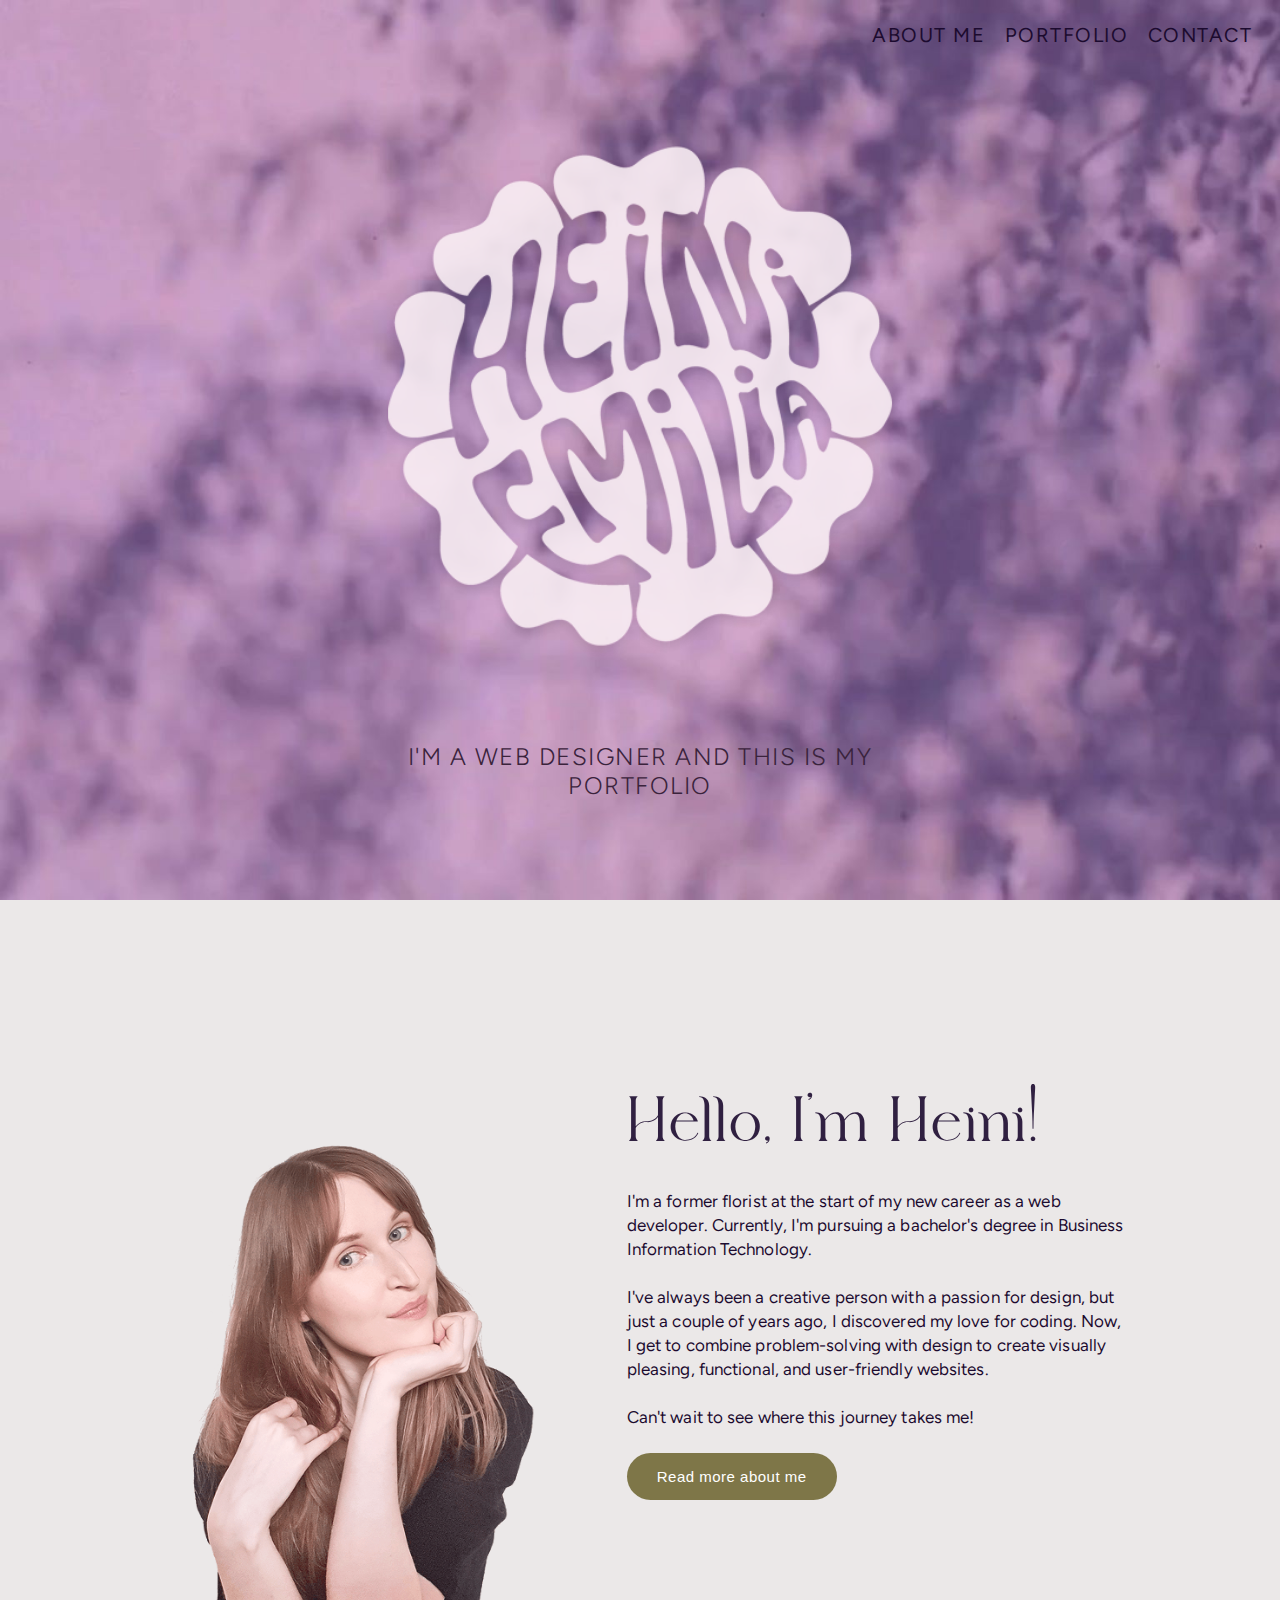
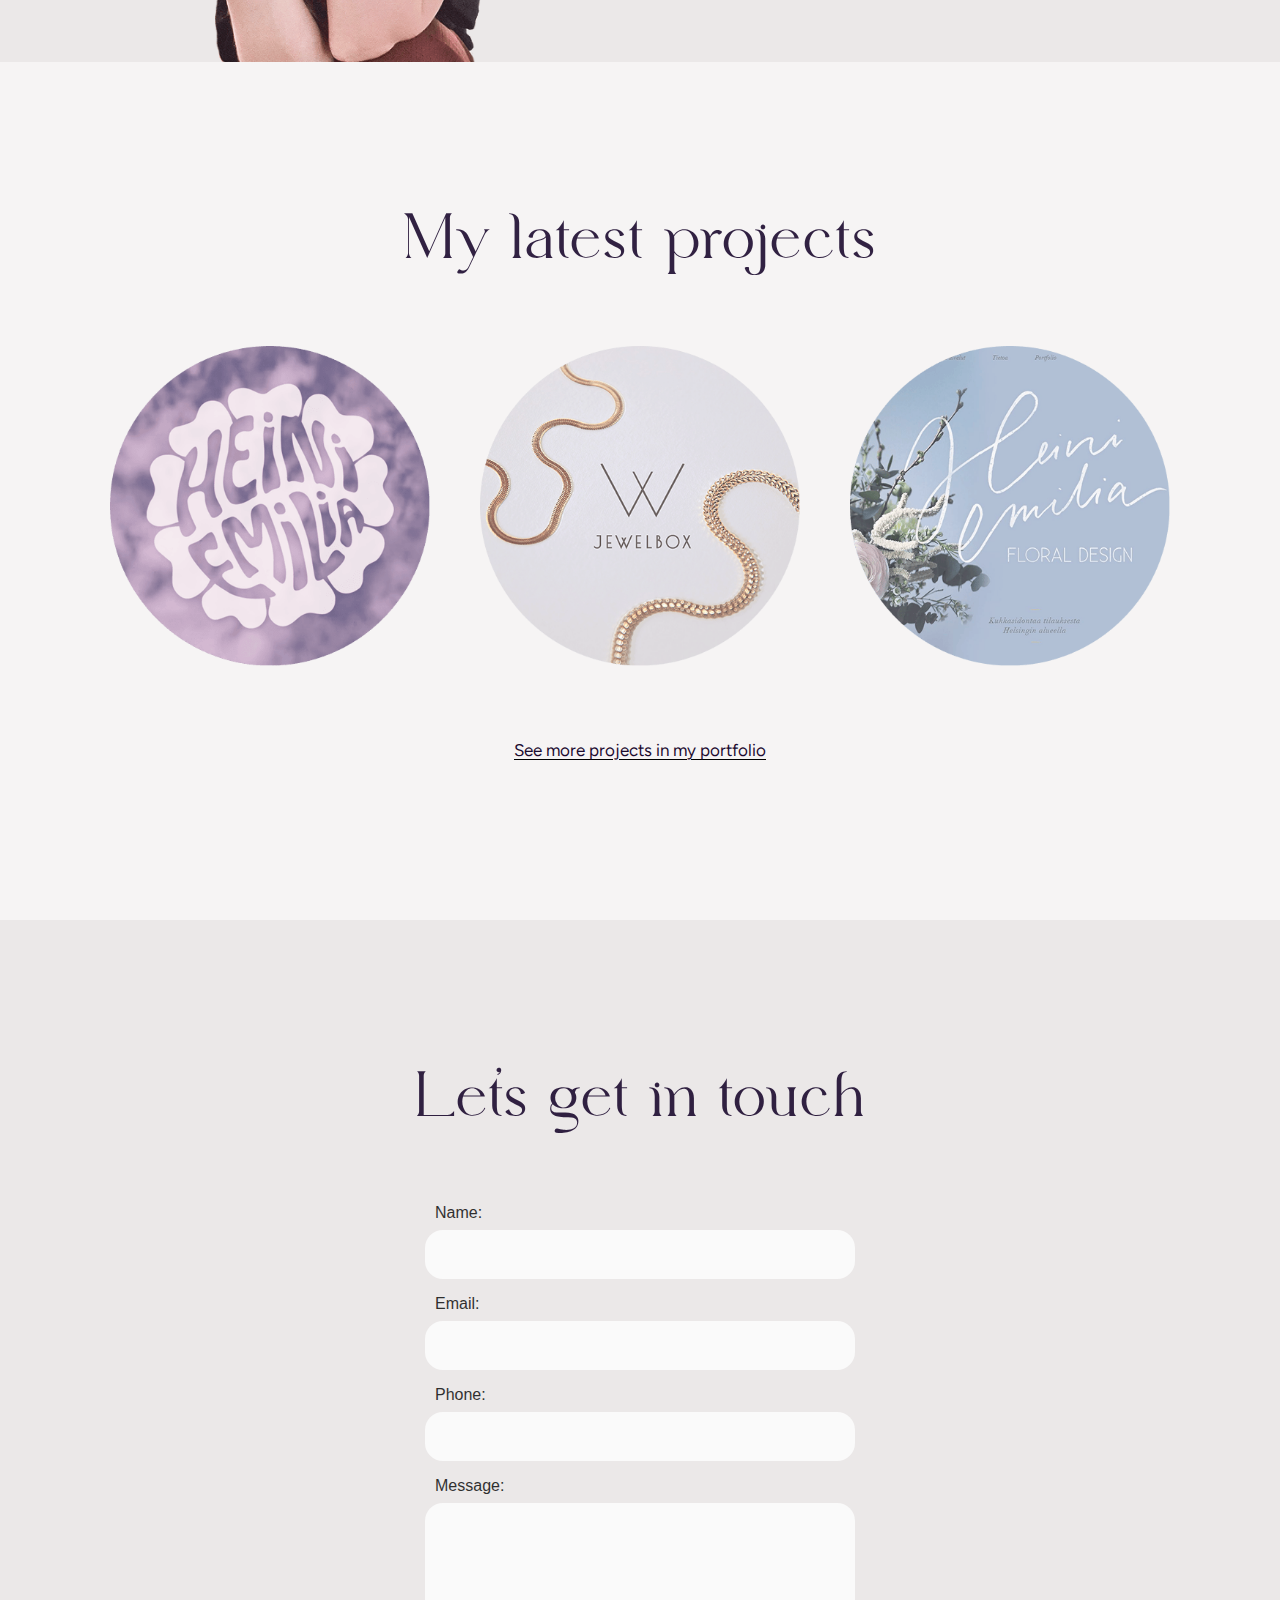
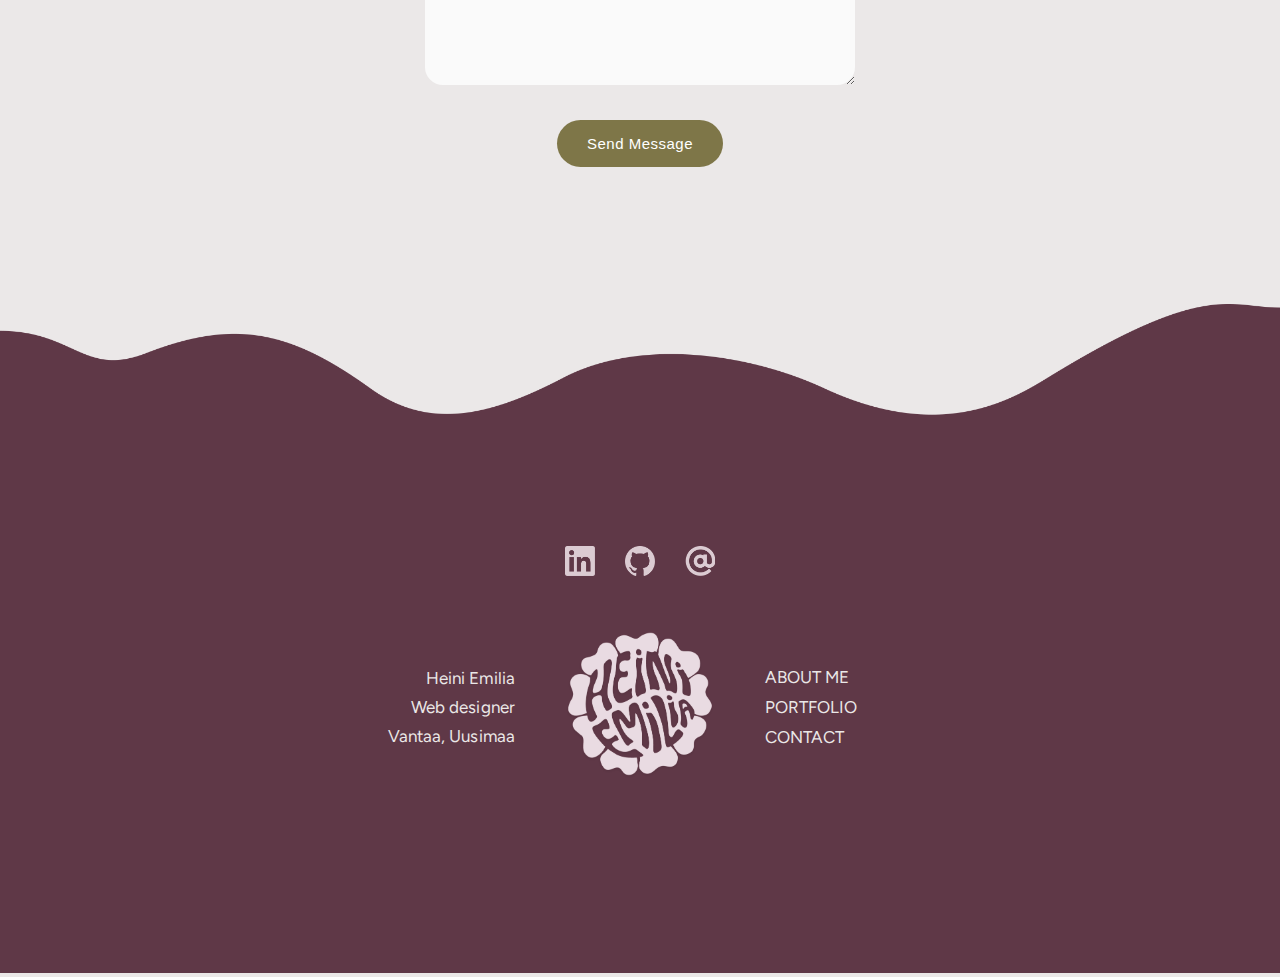
==== index.html @ 91fa6ee9 "-" ====
<!DOCTYPE html>
<html lang="en">
<head>
    <meta charset="utf-8">
    <meta name="viewport" content="width=device-width, initial-scale=1.0">
    <link rel="stylesheet" href="css/styles.css">
    <link rel="preconnect" href="https://fonts.googleapis.com">
    <link rel="preconnect" href="https://fonts.gstatic.com" crossorigin>
    <link href="https://fonts.googleapis.com/css2?family=Figtree:ital,wght@0,300..900;1,300..900&display=swap" rel="stylesheet">
    <title>Heini Emilia - Portfolio</title>
    <link rel="icon" type="image/x-icon" href="/graphics/favicon.png">
</head>
<body>
 
  <main>

    <!---Navigation---->
      <div class="desktop-navigation">
          <div class="navigation index">
              <nav id="navbar">
                  <a href="aboutme.html">about me</a>
                  <a href="portfolio.html">portfolio</a>
                  <a href="index.html#contact">contact</a>
              </nav>
          </div>
      </div>
      <div class="mobile-navigation">
          <nav id="mobile-navigation">
              <div id="menuToggle">
                <input type="checkbox" id="menuCheckbox" aria-label="Menu">
                <span></span>
                <span></span>
                <span></span>
                
                <ul id="menu">
                  <li>
                    <a href="index.html">Home</a>
                  </li>
                  <li>
                    <a href="aboutme.html">About me</a>
                  </li>
                  <li>
                    <a href="portfolio.html">Portfolio</a>
                  </li>
                  <li>
                    <a href="#contact">Contact</a>
                  </li>
                </ul>
              </div>
            </nav>
      </div>
    <!---Navigation---->

    <section id="hero">
      <div class="hero-video-container">
          <video id="hero-video" autoplay muted loop>
          <source src="graphics/hero-video.mp4" type="video/mp4">
          </video>
      </div>

      <div class="hero-content">
              <a href="index.html"><img id="hero-logo" class="fade-in" src="graphics/heini-emilia-logo.png" alt="Heini Emilia"></a>
              <h1 id="hero-text" class="fade-in">I'm a web designer and this is my portfolio</h1>
      </div>
    </section>

    <section id="introduction">
        <div class="introduction-container">
            <img id="introduction-img" src="graphics/introduction-img-no-background.png" alt="Kuva minusta">
            <div class="introduction-text">
                <h2>Hello, I'm Heini!</h2>
                <p>
                  I'm a former florist at the start of my new career as a web developer.
                  Currently, I'm pursuing a bachelor's degree in Business Information Technology. 
                  <br><br>
                  I've always been a creative person with a passion for design, but just a couple of years ago, 
                  I discovered my love for coding. Now, I get to combine problem-solving with design to create 
                  visually pleasing, functional, and user-friendly websites.
                  <br><br>
                  Can't wait to see where this journey takes me! 
                  <br><br>
                </p>
                <a href="aboutme.html">
                  <button class="button" type="button">Read more about me</button>
                </a>
            </div>
        </div>
    </section>

  <section id="recent-projects">
    <h2>My latest projects</h2>
    <div class="recent-projects-container">

      <div class="project">
        <a ><img class="project-img" src="graphics/project-img-portfolio.png" alt="Portfolio website"></a>
        <div class="coming-text jewelbox">
          <a href="portfoliosite.html">
            <h3>Portfolio site</h3>
            <p>Website to showcase <br>my projects <br><br>
            Technologies:<br>VS Code, Figma <br> HTML, CSS</p>
          </a>
        </div>
      </div>

      <div class="project">
        <a href="jewelbox.html"><img class="project-img" src="graphics/project-img-jewelbox.png" alt="Jewelbox webshop"></a>
        <div class="coming-text jewelbox">
          <a href="jewelbox.html">
            <h3>Jewelbox</h3>
            <p>Webshop development<br> for a jewellery brand <br><br>
            Technologies:<br> Shopify, Figma, <br> HTML, 
             CSS </p>
          </a>
        </div>
      </div>

      <div class="project">
        <a><img class="project-img" src="graphics/project-img-florist.png" alt="Florist website"></a>
        <div class="coming-text jewelbox">
          <a href="florist.html">
            <h3>Heini Emilia <br>Flowers</h3>
            <p>Website for my <br> floristry business <br><br>
            Technologies:<br> Wix</p>
          </a>
        </div>
      </div>
     
    </div>
    <div class="recent-projects-see-more">
    <a href="portfolio.html">See more projects in my portfolio</a>
    </div>
  </section>

  <section id="contact">
      <h2>Let's get in touch</h2>

        <div class="contact-form-container">
          <form id="contact-form"  
          action="https://formspree.io/f/xblgavdv"
          method="POST">
              <div class="form-group">
                  <label for="name">Name:</label>
                  <input type="text" id="name" name="name" required>
              </div>
              <div class="form-group">
                  <label for="email">Email:</label>
                  <input type="email" id="email" name="email" required>
              </div>
              <div class="form-group">
                  <label for="phone">Phone:</label>
                  <input type="tel" id="phone" name="phone">
              </div>
              <div class="form-group">
                  <label for="message">Message:</label>
                  <textarea id="message" name="message" rows="8" required></textarea>
              </div>
              <button type="submit" class="button">
                Send Message
              </button>

              <p id="success-message" style="display:none; padding-top: 15px;">Thank you for your message!</p>

<script>
document.querySelector("form").addEventListener("submit", function(event) {
    event.preventDefault();
    var form = this;
    var formData = new FormData(form);

    fetch(form.action, {
        method: form.method,
        body: formData,
        headers: { 'Accept': 'application/json' }
    }).then(response => {
        if (response.ok) {
            document.getElementById("success-message").style.display = "block";
            form.reset();
        } else {
            alert("Sending failed. Please try again!");
        }
    }).catch(error => alert("Error: " + error));
});
</script>
          </form>
      </div>

<!---------- CONTACT FORM 
      <div class="contact1">
        <div class="container-contact1">
    
            <div class="wrap-input1 validate-input" data-validate = "Name is required">
              <input class="input1" type="text" name="name" placeholder="Name">
              <span class="shadow-input1"></span>
            </div>
    
            <div class="wrap-input1 validate-input" data-validate = "Valid email is required!">
              <input class="input1" type="text" name="email" placeholder="Email">
              <span class="shadow-input1"></span>
            </div>
    
            <div class="wrap-input1 validate-input" data-validate = "Subject is required">
              <input class="input1" type="text" name="subject" placeholder="Subject">
              <span class="shadow-input1"></span>
            </div>
    
            <div class="wrap-input1 validate-input" data-validate = "Message is required">
              <textarea class="input1" name="message" placeholder="Message"></textarea>
              <span class="shadow-input1"></span>
            </div>
    
            <div class="container-contact1-form-btn">
              <button class="contact1-form-btn">
                <span>
                  Send Email
                  <i class="fa fa-long-arrow-right" aria-hidden="true"></i>
                </span>
              </button>
            </div>
          </form>
        </div>
      </div>
CONTACT FORM ---------->
 

    </section>
  </main>

  <footer>
    <div class="footer-container">
      <img class="footer-background" src="graphics/footer-background.png" alt="Background image">
     
      <div class="footer-items">
        <div class="some-icons">
          <a href="https://www.linkedin.com/in/heini-karjalainen/"><img class="linkedin-icon" src="graphics/icon-linkedin.png" height="30" width="30" alt="LinkedIn"></a>
          <a href="https://github.com/heiniemilya"><img class="github-icon" src="graphics/icon-github.png" height="30" width="30" alt="GitHub"></a>
          <a href="mailto:heiniemilya@outlook.com"><img class="email-icon" src="graphics/icon-email.png" height="30" width="30" alt="Email"></a>
        </div>
        <div class="footer-items-container">
          <div class="footer-information">
            <p>Heini Emilia</p>
            <p>Web designer</p>
            <p>Vantaa, Uusimaa</p>
          </div>
          <div class="footer-logo">
            <a href="index.html"><img id="footer-logo" src="graphics/heini-emilia-logo.png" alt="Heini Emilia"></a>
          </div>
          <div class="footer-navigation">
            <a href="aboutme.html">about me</a>
            <a href="portfolio.html">portfolio</a>
            <a href="#contact">contact</a>
          </div>
        </div> 
      </div>
    </div>
  </footer>
</body>
</html>
---- css/styles.css ----
* {
    margin:0;
    padding:0;
    border: none;
}

@font-face {
    font-family: "Edensor";
	  src: url('../fonts/edensor-free.eot'); /* IE9 Compat Modes */
  	src: url('../fonts/edensor-free.eot') format('embedded-opentype'),
    url('../fonts/edensor-free.woff2') format('woff2'), /* Super Modern Browsers */
    url('../fonts/edensor-free.woff') format('woff'), /* Pretty Modern Browsers */
    url('../fonts/edensor-free.ttf')  format('truetype'), /* Safari, Android, iOS */
    url('../fonts/edensor-free.svg') format('svg'); /* Legacy iOS */
	}

body {
  background-color: #EBE8E8;
  overflow-x: hidden;
  width: 100vw;
  height: 100vh;
  font-family:Trebuchet MS, sans-serif;
}

h1 {
  font-size: 24px;
  font-family: "Figtree", sans-serif;
  text-transform: uppercase;
  letter-spacing: 1.5px;
  color: #3a233c;
  font-weight: 100;
  padding-left: 20px;
  padding-right: 20px;
}

h2 {
  font-family: "Edensor", Fallback, sans-serif;
  font-weight: normal;
  font-size: 64px;
  letter-spacing: 2px;
  color: #1C0B2F;
  opacity: 0.9;
  padding-bottom: 70px;
  padding-left: 30px;
  padding-right: 30px;
}

h3 {
  font-size: 18px;
  font-family: "Figtree", sans-serif;
  text-transform: uppercase;
  letter-spacing: 1.5px;
  color: #1C0B2F;
  padding-bottom: 10px;
  padding-left: 20px;
  padding-right: 20px;
}

p , li{
  font-family: "Figtree", sans-serif;
  font-size: 17px;
  font-weight: normal;
  color: #1C0B2F;
  letter-spacing: 0.1px;
  line-height: 24px;
}

li{
  padding-left: 5px;
}

ul{
  padding-top: 10px;
  padding-left: 20px;
}

a {
  font-family: "Figtree", sans-serif;
  font-size: 17px;
  font-weight: normal;
  color: #1c0b2f;
  text-decoration: none;
  word-break: break-all;
  overflow-wrap: break-word;
} 

/*////////////////// NAVIGATION ////////////////////*/ 

/* mobile menu */

#menuToggle {
  display: block;
  position: fixed;
  top: 30px;
  right: 30px;
  left: auto;
  z-index: 99;
  -webkit-user-select: none;
  user-select: none;
}

#menuToggle a {
  font-size: 20px;
  text-decoration: none;
  color: #EBE8E8;
  transition: color 0.3s ease;
  font-weight: 500;
}

#menuToggle a:hover {
  opacity: 0.5;
}

#menuToggle input {
  display: block;
  width: 40px;
  height: 32px;
  position: absolute;
  top: -7px;
  left: -3px;
  cursor: pointer;
  opacity: 0; /* hide the checkbox*/
  z-index: 999; /* and place it over the hamburger */
  -webkit-touch-callout: none;
}

#menuToggle span {
  display: block;
  width: 33px;
  height: 4px;
  margin-bottom: 5px;
  position: relative;
  background-color: #1c0b2f;
  opacity: 0.9;
  border-radius: 3px;
  z-index: 1;
  
  transform-origin: 4px 0px;
  transition: transform 0.5s cubic-bezier(0.77,0.2,0.05,1.0),
              background-color 0.5s cubic-bezier(0.77,0.2,0.05,1.0),
              opacity 0.55s ease;
}

#menuToggle span:first-child {
  transform-origin: 0% 0%;
}

#menuToggle span:nth-last-child(2) {
  transform-origin: 0% 100%;
}

/* Transform hamburger into a crossmark */
#menuToggle input:checked ~ span {
  opacity: 1;
  transform: rotate(45deg) translate(-2px, -1px);
  background-color: #EBE8E8;
}

#menuToggle input:checked ~ span:nth-last-child(3) {
  opacity: 0;
  transform: rotate(0deg) scale(0.2, 0.2);
}

#menuToggle input:checked ~ span:nth-last-child(2) {
  transform: rotate(-45deg) translate(0, -1px);
}
/* Transform hamburger into a crossmark */

#menu {
  position: absolute;
  top: 0;
  right: 0;
  left: auto;
  max-width: 220px;
  width: 100vw;
  max-height: 100vh;
  margin: -50px -50px 0 0;
  padding: 50px 50px 70px 50px;
  padding-top: 100px;
  box-sizing: border-box;
  overflow-y: auto;
  background-color: #5F3848;
  opacity: 0.95;
  border-radius: 0 0 0 100px;
  list-style-type: none;
  -webkit-font-smoothing: antialiased; /* to stop flickering of text in safari */
  
  transform-origin: 0% 0%;
  transform: translate(100%, 0);
  
  transition: transform 0.5s cubic-bezier(0.77,0.2,0.05,1.0);
}

#menu li {
  padding: 10px 0;
  font-size: 28px !important;
  text-align: right;
  text-transform: uppercase;
}

#menu li label {
  cursor: pointer;
}

/* sliding in from the left */
#menuToggle input:checked ~ ul {
  transform: none;
}

/* mobile menu */

#navigation {
  position: absolute;
  top: 0;
  display: flex;
  width: 99vw;
  height: 70px;
  justify-content: space-between;
  align-items: center;
}

.navigation-logo {
  margin-top: 40px;
  margin-left: 30px;
  height: 80px;
  width: 80px;
  transition: transform .5s;
  opacity: 0.9;
  filter: brightness(0) saturate(100%) invert(6%) sepia(28%) saturate(5050%) hue-rotate(253deg) brightness(95%) contrast(101%);
}

.navigation-logo:hover {
  transform: scale(1.05);
}

.desktop-navigation {
    z-index: 9;
    position: relative;
    top:0;
    width: 99vw;
    height: 70px;
    display: flex;
    justify-content: flex-end;
    align-items: center;
}  
  
#navbar a {    
    margin-right:15px;
    margin-top: 5px;
    text-decoration: none;
    color: #1C0B2F;
    font-size: 20px;
    text-transform: uppercase;
    letter-spacing: 1.5px;
    border-bottom: 1px solid transparent;
}
  
#navbar a:hover {
    opacity: 50%;
  }

.index #navbar a:hover {
    color: #EBE8E8;
    opacity: 0.9;
  }

#current-page {
  opacity: 50% !important;
  }


/*////////////////// NAVIGATION ////////////////////*/

/*////////////////// HERO ////////////////////*/


#hero {
  position: relative; 
  width: 100vw;
  height: 100vh;
  min-height: 700px;
  margin-top: -70px;
}

.hero-video-container {
  top: 0;
  left: 0;
  position: absolute;
}

#hero-video {
  position: relative;
  object-fit: cover;
  width: 100vw;
  height: 100vh;
  min-height: 700px;
  background-image: url("../graphics/hero-video-still.jpg");
  background-size: cover;
  background-color: #b198b3;
}

.hero-content {
  position: relative;
  text-align: center;
  justify-content: center;
  align-items: center;
  height: 100vh;
  width: 100vw;
}

#hero-logo {
  position: absolute;
  top: 50%; 
  left: 50%;
  transform: translate(-50%, -50%) translateY(-100px); 
  width: 40vw;
  max-width: 600px;
  min-width: 150px; 
  opacity: 90%;
  transition: transform 0.5s;
}

#hero-logo:hover {
  opacity: 100%;
  transform: translate(-50%, -50%) translateY(-100px) scale(1.03);
}

#hero-text {
  position: absolute;
  bottom: 100px;
  z-index: 1;
  left: 50%;
  transform: translateX(-50%); 
  text-align: center;
  min-width: 250px;
}

/*////////////////// HERO ////////////////////*/

/*////////////////// INTRODUCTION ////////////////////*/

.introduction-container {
  position: relative;
  display: flex;
  align-items: end;
  justify-content: center;
}

.introduction-text {
  margin-top: 20vh;
  margin-bottom: 18vh;
  max-width: 500px;
  align-self: center;
  padding-right: 50px;
}
  
#introduction h2 {
  padding-left: 0px !important;
  padding-right: 0px !important;
  padding-bottom: 30px !important;
  }

#introduction-img{
  opacity: 97%;
  max-width: 650px;
  max-height: 650px;
}

.button {
  font-size: 15px;
  letter-spacing: 0.5px;
  background: #7e7648;
  color: #ffffff;
  padding: 15px 30px;
  border-radius: 50px;
  transition: transform .5s;
}

.button:hover {
  background: #6f683e;
  transform: scale(1.03);
}

/*////////////////// INTRODUCTION ////////////////////*/

/*////////////////// ABOUT ME ////////////////////*/

#aboutme h2 {
  padding-bottom: 30px !important;
}

.aboutme-container {
  position: relative;
  display: flex;
  align-items: end;
  justify-content: center;
  z-index: -1;
}

#aboutme-img {
  margin-top: 18vh;
  margin-bottom: 15vh;
  align-self: center;
  height: 450px;
  filter: sepia(7%) contrast(95%);
  padding-left: 50px;
}

.aboutme-text {
  margin-top: 18vh;
  margin-bottom: 15vh;
  align-self: center;
  max-width: 400px;
}

/*////////////////// ABOUT ME ////////////////////*/

/*////////////////// CV ////////////////////*/

#cv {
  padding-top: 13vh;
  padding-bottom: 10vh;
  background-color: #F6F4F4;
  text-align: center;
  align-content: center;
}
.cv-container {
  display: flex;
  justify-content: center;
  gap: 70px;
}

.cv-text {
  text-align: left;
  padding-bottom: 30px;
  max-width: 250px;
}

.cv-text h3 {
  padding-bottom: 20px ;
}

/*////////////////// CV ////////////////////*/

/*////////////////// TECHNOLOGY ////////////////////*/

#technology {
  padding-top: 13vh;
  padding-bottom: 13vh;
  background-color:#EBE8E8;
  align-content: center;
  text-align: center;
}

.technology h2 {
  padding-bottom: 50px;
}

.technology p {
  padding-bottom: 10px;
}

/*////////////////// TECHNOLOGY ////////////////////*/

/*////////////////// PROJECTS ////////////////////*/

#portfolio {
  margin-top: 18vh;
  margin-bottom: 15vh;
  position: relative;
  text-align: center;
  align-content: center;
  justify-content: center;
}

#portfolio h2 {
  padding-top: 70px;
}

.project-container-portfolio {
  display: grid;
  grid-template-columns: 1fr 1fr 1fr;;
  grid-template-rows: auto;
  max-width: fit-content;
  grid-gap: 50px;
  justify-content: center;
  margin: auto;
}

.coming {
opacity: 50% !important;
filter: grayscale(100%);
}

.coming-text {
  position: absolute;
  margin-top: -170px;
  opacity: 0%;
  width: 320px;
}

.coming-text h3, .coming-text p {
  color: #3a233c;
  font-size: 18px;
}

.jewelbox {
  margin-top: -240px;
}

.project {
  margin: auto;
  transition: transform .5s;

}

.project:hover {
  animation: fadeInOpacity 0.8s; 
  transform: scale(1.03);
  .coming-text{
    opacity: 100%;
  }

  .project-img {
    opacity: 50%;
    filter: brightness(0) saturate(100%) invert(35%) sepia(7%) saturate(4222%) hue-rotate(242deg) brightness(114%) contrast(68%);
    }
}

.project-img {
  position: relative;
  opacity: 90%;
  width: 320px;
  height: 320px;
}

/*/ RECENT PROJECTS /*/

#recent-projects {
  position: relative;
  padding-top: 15vh; 
  padding-bottom: 10vh; 
  text-align: center;
  width: 100vw; 
  background-color: #F6F4F4;
}

.recent-projects-see-more {
  padding: 70px 0px 70px 0px;
  text-decoration: underline;
  text-underline-offset: 3px;
}

.recent-projects-see-more a:hover {
  color: #a24fb5;;
  text-decoration: underline #ab8ecd;

}
  
.recent-projects-container {
  display: grid;
  grid-template-columns: 1fr 1fr 1fr;;
  grid-template-rows: auto;
  max-width: 1000px;
  grid-gap: 50px;
  justify-content: center;
  margin: auto;
}

/*////////////////// PROJECTS ////////////////////*/

/*////////////////// PROJECT INTRODUCTION ////////////////////*/

.project-introduction-container {
  z-index: -1;
  position: relative;
  display: flex;
  justify-content: center;
}

.project-introduction-text {
  margin-top: 18vh;
  margin-bottom: 7vh;
  align-self: center;
  max-width: 550px;
  text-align: center;
}

.project-introduction-text h2 {
  padding-bottom: 30px !important;
}
.project-introduction-text p {
  font-size: 20px ;
  line-height: 28px;
}

/*////////////////// PROJECT INTRODUCTION ////////////////////*/

/*////////////////// PROJECT IMAGES ////////////////////*/

.splide {
  margin: auto;
  max-width: 1100px;
  max-height: 750px;
}

.splide.mobile {
  margin: auto;
  max-width: 500px;
  max-height: 750px;
}

.splide__slide img {
  margin: auto;
  height: 700px;
  width: 525px;
  padding: 10px;
  object-fit: cover;
  border-radius: 100px;
}

.splide__arrow {
  margin-right: -40px;
  margin-left: -40px;
  background: none !important;
}
.splide__arrow svg {
  width: 50px !important;
  height: 50px !important;
}

.image {
  max-height: 700px;
  border-radius: 100px;

}

/*////////////////// PROJECT IMAGES ////////////////////*/

/*////////////////// ABOUT PROJECT ////////////////////*/

.about-project-container {
  position: relative;
  display: flex;
  justify-content: center;
}

.about-project-text {
  margin-top: 7vh;
  margin-bottom: 15vh;
  margin-left: 40px;
  max-width: 650px;
  text-align: left;
}

.about-project-text h3 {
  padding-top: 45px ;
  padding-bottom: 15px;
  margin-left: -60px;
}

.about-project-text a {
  text-decoration: underline;
  text-underline-offset: 3px;
}

.about-project-text a:hover {
  color: #a24fb5;
  text-decoration: underline #a24fb5;
}

.project-navigation {
  display: flex;
  justify-content: center;
  margin-bottom: 15vh;
  gap: 50px;
}


#link:hover {
  color: #a24fb5;
}

#no-link{
  opacity: 0.3;
}

.project-navigation button {
  background-color: #EBE8E8;
}

.previous-project svg{
 margin-top: -3px;
 padding-left: 5px;
}

.next-project svg {
  margin-bottom: -4px;
  padding-left: 5px;
}

.prev {
  transform: rotate(180deg);
}

.previous-project:hover #link svg,
.next-project:hover #link svg {
  fill: #a24fb5;
  transform: translateX(5px); /* Siirtää SVG:tä 5px oikealle */
  transition: transform 0.4s ease; /* Lisää sulavan animaation */
}

/*////////////////// ABOUT PROJECT ////////////////////*/

/*////////////////// CONTACT ////////////////////*/


.contact-form-container {
  padding: 20px;
  max-width: 430px;
  width: 100%;
  margin-left: auto;
  margin-right: auto;
}

.form-group {
  margin-bottom: 1rem;
}

label {
  text-align: left;
  display: block;
  margin-bottom: 0.5rem;
  margin-left: 10px;
  opacity: 0.8;
}

input, textarea {
  width: 100%;
  padding: 15px;
  background-color: #fafafa;
  border-radius: 18px;
  box-sizing: border-box;
  font-size: 1rem;
  font-family: figtree;
}

textarea {
  resize: vertical;
  margin-bottom: 15px;
}

input:focus, textarea:focus {
 box-shadow: 0 0 5px #792666;
 outline: 2px solid #8f6477;
 background-color: #ffffff;
}


input:is(:-webkit-autofill, :autofill){
  outline: 2px solid #8f6477;
}


#contact {
  text-align: center;
  position: relative;
  align-content: center;
  margin-top: 15vh;
  margin-bottom: 13vh;
}

#contact h2 {
  padding-bottom: 50px;
}


/*////////////////// CONTACT ////////////////////*/

/*////////////////// FOOTER ////////////////////*/

.footer-container {
  position: relative;
  min-height: 400px;
  max-height: 700px;

}
.footer-background {
  object-fit: cover;
  object-position: left top;
  width: 100vw;
  min-height: 400px;
  max-height: 700px;
}

.footer-items {
  width: 100vw;
  position: absolute;
  top: 50%;
  left: 50%;
  transform: translate(-50%, -50%);
}

.footer-items-container {
  margin: auto;
  padding-top: 50px;
  display: flex;
  align-items: center;
  justify-content: center;
}

.some-icons {
  opacity: 90%;
  display: flex;
  gap: 30px;
  justify-content: center;
}

.some-icons img {
  opacity: 90%;
  transition: transform .3s;
}

.some-icons img:hover {
  opacity: 100%;
  transform: scale(1.1); 
}

.footer-information {
  padding-right: 50px;
  width: 150px;
  display: flex;
  flex-direction: column;
  align-items: flex-end;
  gap: 5px;
}

.footer-information p {
  color: #EBE8E8;
}

.footer-navigation {
  padding-left: 50px;
  width: 150px;
  display: flex;
  flex-direction: column;
  align-items: flex-start;
  gap: 10px;
}

.footer-navigation a {
  color: #EBE8E8;
  text-transform: uppercase;
  text-decoration: none;
}

.footer-navigation a:hover {
  text-decoration: underline;
  text-underline-offset: 3px;
}

#footer-logo {
  opacity: 90%;
  height: 150px;
  width: 150px;
  transition: transform .5s;
}

#footer-logo:hover {
  opacity: 100%;
  transform: scale(1.05);
}

/*////////////////// FOOTER ////////////////////*/

/*////////////////// RESPONSIVITY ////////////////////*/

@media only screen and (max-width: 599px) {

  h1 {
    font-size: 20px;
  }
  h2 {
    font-size: 54px;  
  }
  h3, p, a {
    font-size: 16px;
  }

  #hero-logo {
    width: 80vw; 
    transform: translate(-50%, -50%) translateY(-20px) scale(1.03); 
  }
  #hero-logo:hover {
    transform: translate(-50%, -50%) translateY(-20px) scale(1.03);
  }

  #introduction-img {
    max-width: 90vw !important;
    height: auto;
  }

  /* portfolio projects vertically scale 85 */
  .project-container-portfolio {
    grid-template-columns: 1fr;
    transform: scale(0.85);
  }
  #potfolio {
    margin-bottom: 100px;
  }

  .project-container-portfolio {
    margin-top: -100px;
  }

  #portfolio h2 {
    padding-bottom: 0;
  }

  /* recent projects vertically scale 85 */
  .recent-projects-container {
    grid-template-columns: 1fr;
    transform: scale(0.85);
  }

  #recent-projects h2 {
    padding-bottom: 0;
  }

  .recent-projects-see-more {
    padding-top: 0;
  }

  /* img carousel visibility */
  #image-carousel-desktop {
    display: none;
  }

  .splide__slide img {
    height: 400px;
    width: 300px;
  }

  .splide.mobile {
    height: 450px ;
    width: 325px;
  }

  .splide__arrow {
    top: 97% !important;
    margin-right: 60px;
    margin-left: 60px;
    width: 1.5em !important;
  }

  .contact-form-container {
    max-width: 90vw;
  }
}

@media only screen and (min-width: 600px) {

  /* portfolio projects 2 scale 85 */
  .project-container-portfolio {
    grid-template-columns: 1fr 1fr;
    transform: scale(0.85);
  }

  #portfolio h2 {
    padding-bottom: 0;
  }

  /* img carousel visibility */
  #image-carousel-desktop {
    display: none;
  }

  .splide__slide img {
    height: 440px;
    width: 330px;
  }

  .splide.mobile {
    height: 490px ;
    width: 380px;
  }
  #hero-logo {
    width: 80vw;
    transform: translate(-50%, -50%) translateY(-30px) scale(1.03);
  }
  #hero-logo:hover {
    transform: translate(-50%, -50%) translateY(-30px) scale(1.03);
  }

 }

/* footer vertically */
@media only screen and (max-width: 649px) {

  .footer-container {
    min-height: 700px;
  }

  .footer-background {
    min-height: 700px;
  }

  .some-icons {
    padding-top: 100px;
  }

  .footer-items-container {
    flex-wrap: wrap;
    max-width: 250px;
    gap: 20px;
  }

  .footer-information {
    padding-right: 0px;
    align-items: center;
  }

  .footer-navigation {
    padding-left: 0;
    align-items: center;
  }
}

/* footer horizontally */
@media only screen and (min-width: 650px) {

  .footer-container {
    min-height: 500px;
  }

  .footer-background {
    min-height: 500px;
  }

  .some-icons {
    padding-top: 50px;
  }
}


@media only screen and (max-width: 800px) {

  .project-introduction-container {
    padding-left: 30px;
    padding-right: 30px;
  }

  .project-introduction-text {
    margin-bottom: 30px;
  }

  .about-project-container {
    padding-left: 30px;
    padding-right: 30px;
  }

  .about-project-text {
    margin-top: 30px;
  }
}

@media only screen and (min-width: 800px) {

  /* img carousel visibility */
  #image-carousel-desktop {
    display: none;
  }

  .splide__slide img {
    height: 640px;
    width: 480px;
  }

  .splide.mobile {
    height: 690px ;
    width: 520px;
  }

 /* portfolio projects 2 scale 100 */
 .project-container-portfolio {
   grid-template-columns: 1fr 1fr;
   transform: scale(1);
  }

  #portfolio h2 {
    padding-bottom: 70px;
  }

  #hero-logo {
    width: 60vw; 
    transform: translate(-50%, -50%) translateY(-40px) scale(1.03);
  }

  #hero-logo:hover {
    transform: translate(-50%, -50%) translateY(-40px) scale(1.03);
  }
}

@media only screen and (max-width: 949px) {
  #navbar {
    visibility: hidden;
  }

  #mobile-navigation {
    visibility: visible;
  }

  /* introduction vertically */
  .introduction-container {
    align-items: center;
    flex-wrap: wrap;
  }

  #introduction-img {
    max-width: 500px;
    max-height: 500px;
  }

  .introduction-text {
    margin-top: 50px;
    padding-left: 30px;
    padding-right: 30px;
    text-align: center;
    max-width: 600px;
  }

   /* recent projects vertically */
  .recent-projects-container {
    grid-template-columns: 1fr;
  }

  /* about me vertically */
  .aboutme-container {
    flex-wrap: wrap;
    flex-direction: column-reverse;
  }

  #aboutme-img {
    width: 70vw;
    max-width: 500px;
    height: auto;
    margin-bottom: 0;
    padding-left: 0;
  }

  .aboutme-text {
    max-width: 550px;
    margin-top: 0;
    margin-bottom: 50px;
    padding: 30px;
    text-align: center;
  }

  /* cv vertically */
  .cv-container {
    flex-wrap: wrap;
    padding-left: 30px;
    padding-right: 30px;
    gap: 60px;
  }

  .cv-text {
    text-align: center;
    padding-bottom: 0;
  }
}

@media only screen and (min-width: 950px) {

  /* img carousel visibility */
  #image-carousel-desktop {
    display: block;  
  }

  #image-carousel-mobile {
    display: none;
  }
  .splide__slide img {
    height: 640px;
    width: 480px;
  }
  .splide {
    height: 690px ;
    width: 1010px;
  }

  #navbar {
    visibility: visible;
  }

  #mobile-navigation {
    visibility: hidden;
  }

  /* recent projects scale 80 */
  .recent-projects-container {
    grid-template-columns: 1fr 1fr 1fr;;
    transform: scale(0.8);
  }

   /* portfolio projects scale 80*/
   .project-container-portfolio {
    grid-template-columns: 1fr 1fr 1fr;
    transform: scale(0.8);
 }

  #hero-logo {
    width: 40vw; 
    transform: translate(-50%, -50%) translateY(-50px) scale(1.03); 
  }
  #hero-logo:hover {
    transform: translate(-50%, -50%) translateY(-50px) scale(1.03);
  }
}

@media only screen and (min-width: 1000px) {

  /* portfolio projects scale 90 */
  .project-container-portfolio {
    transform: scale(0.9);
  }

   /* recent projects scale 90 */
  .recent-projects-container {
    grid-template-columns: 1fr 1fr 1fr;;
    transform: scale(0.9);
  }
}

@media only screen and (min-width: 1100px) {

  /* portfolio projects scale 100 */
  .project-container-portfolio {
    transform: scale(1);
  }

  /* recent projects scale 100 */
  .recent-projects-container {
    grid-template-columns: 1fr 1fr 1fr;;
    transform: scale(1);
  }
}
@media only screen and (min-width: 1200px) {
  .splide.desktop {
    height: 750px;
    width: 1100px;
  }
  .splide__slide img {
    height: 700px;
    width: 525px;
  }
}


/*////////////////// RESPONSIVITY ////////////////////*/


/*////////////////// FOOTER ////////////////////*/


/*/////////////// ANIMATIONS ////////////////*/

.fade-in {
	opacity: 1;
	animation-name: fadeIn;
	animation-iteration-count: 1;
	animation-timing-function: ease-in;
	animation-duration: 0.7s;
}

@keyframes fadeIn {
	0% {
		opacity: 0%;
	}
	100% {
		opacity: 90%;
	}
}

@keyframes fadeInOpacity {
	0% {
		opacity: 20%;
	}
	100% {
		opacity: 100%;
	}
}
/* transition: all 0.5s ease-out;*/

/*////////////// ANIMATIONS ////////////////*/
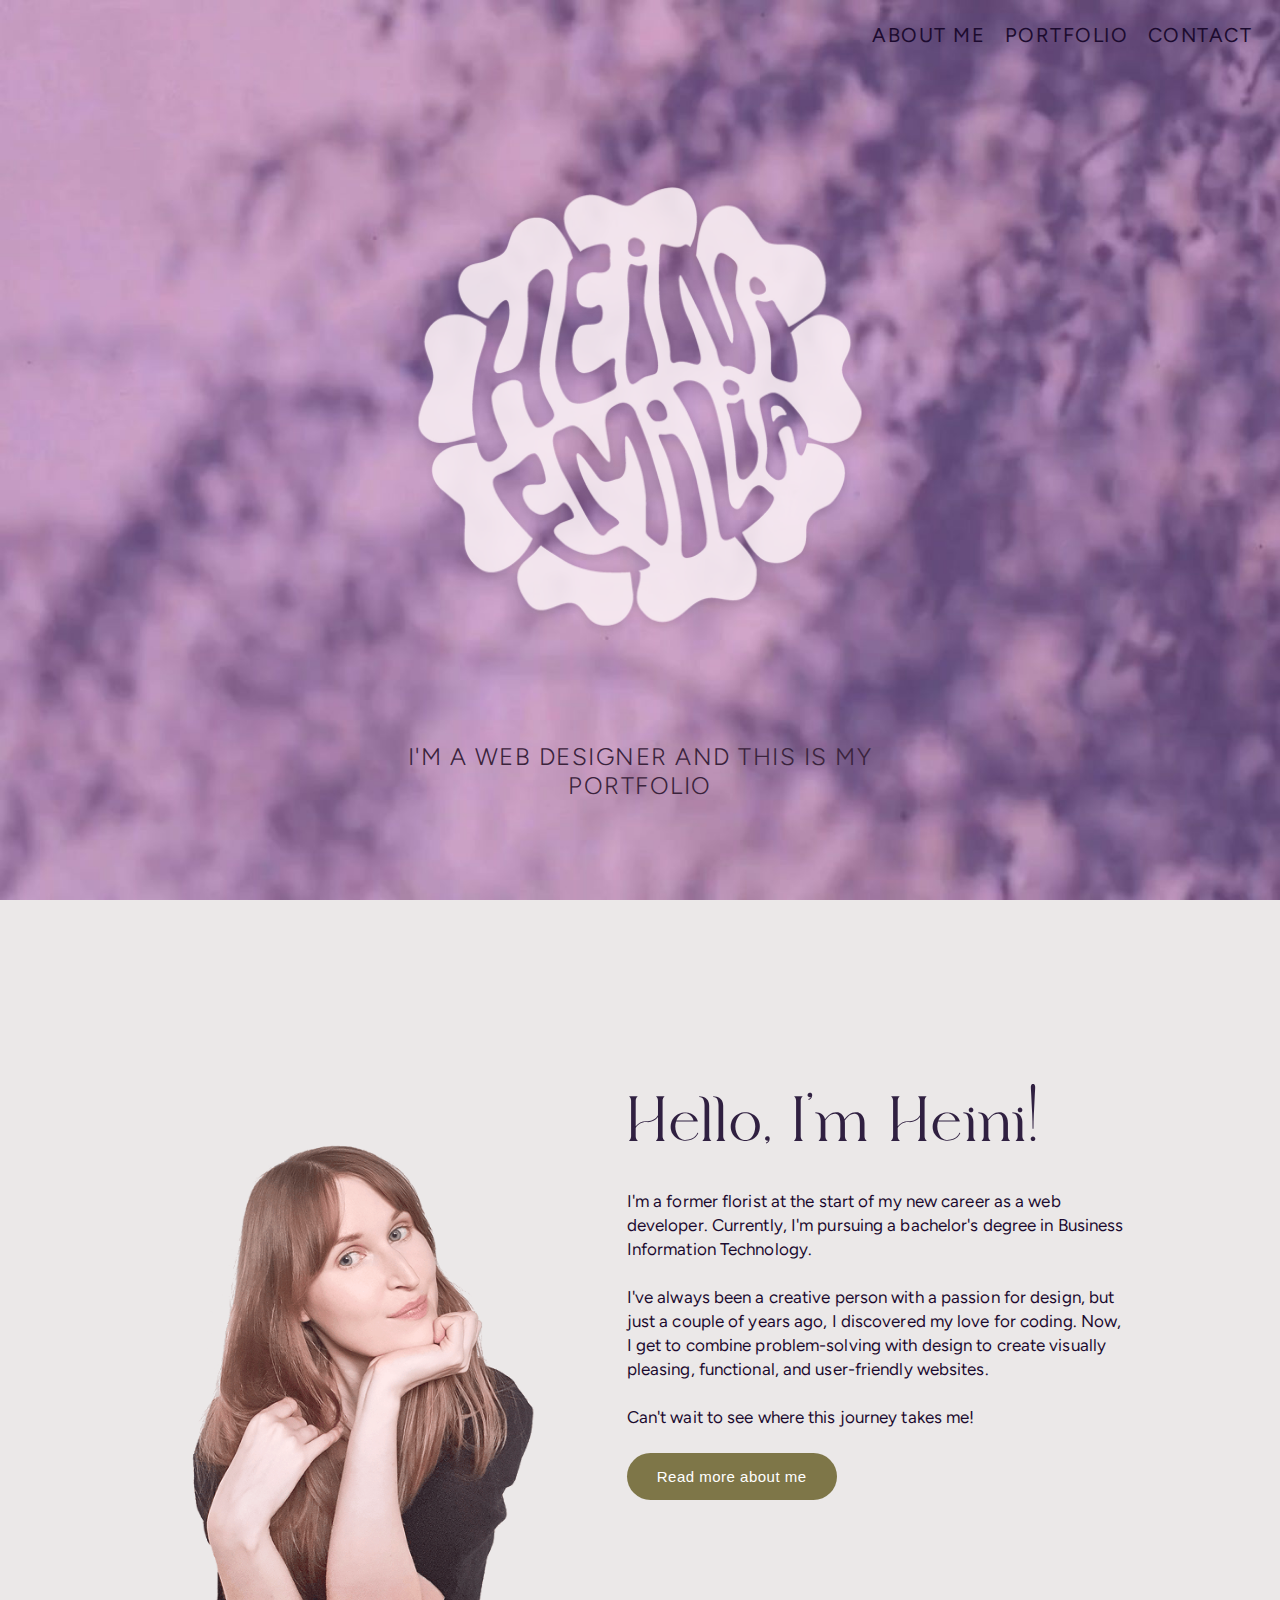
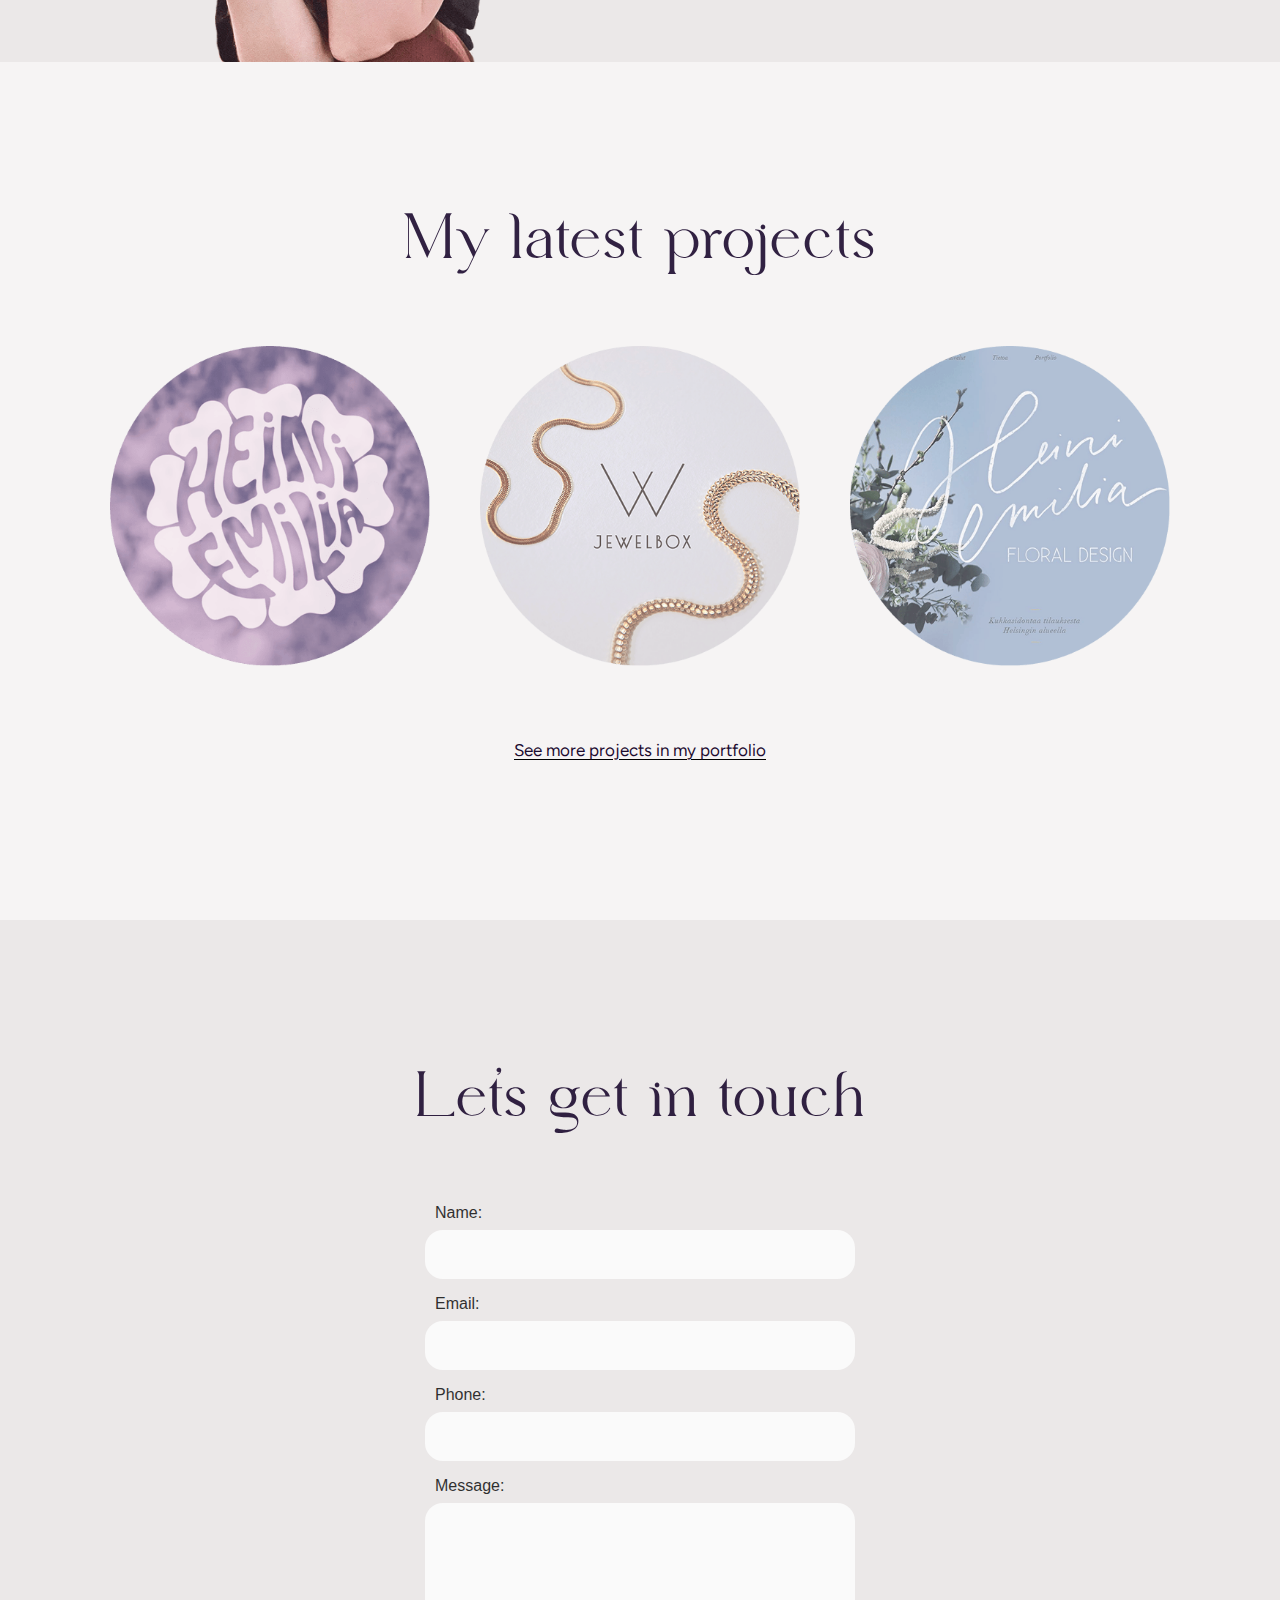
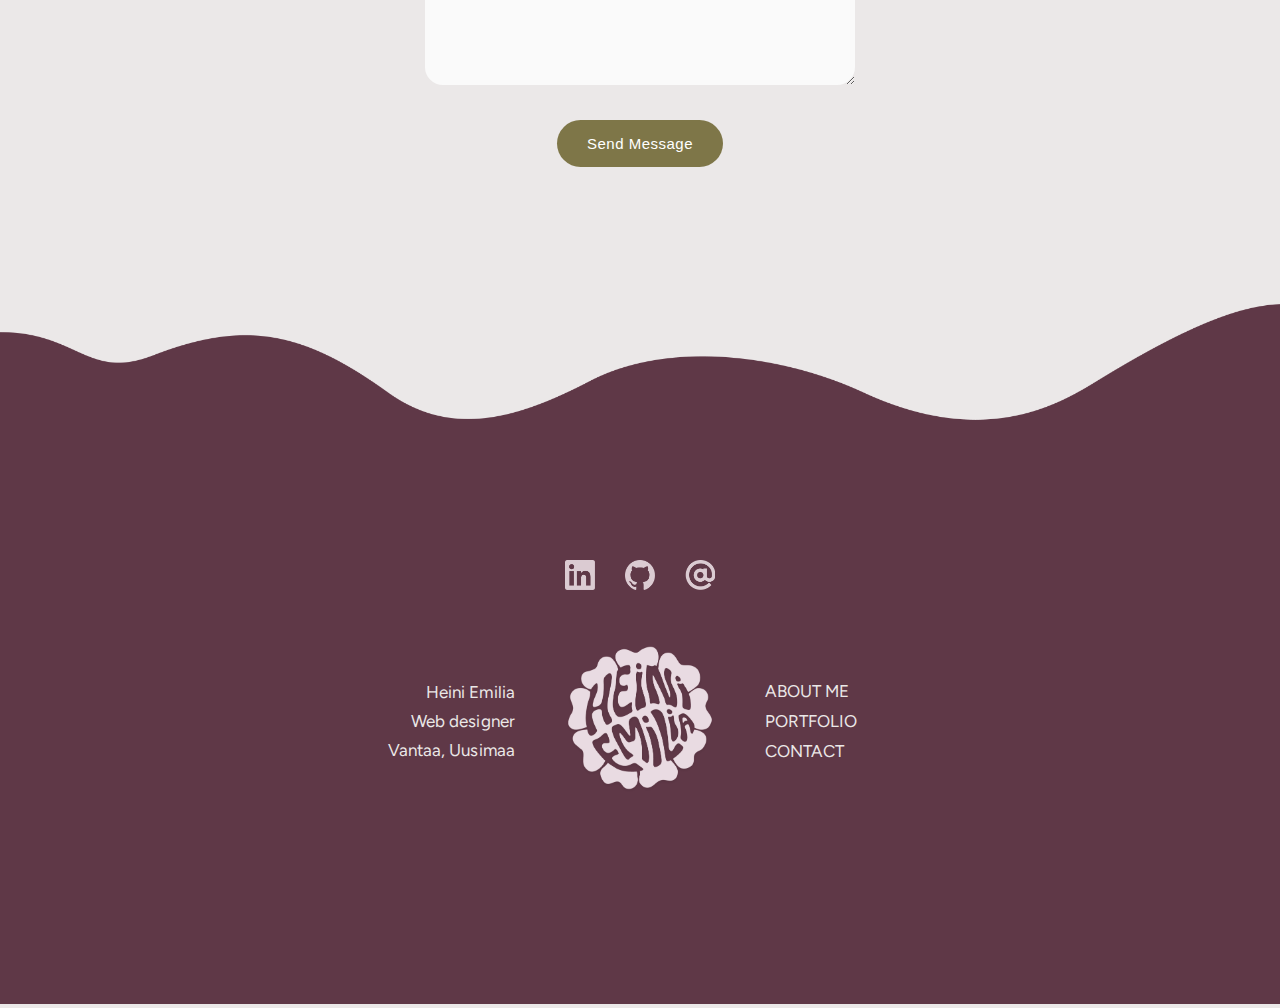
==== commit cc89bc2d: "-" ====
--- a/index.html
+++ b/index.html
@@ -226,7 +226,7 @@
 
   <footer>
     <div class="footer-container">
-      <img class="footer-background" src="graphics/footer-background.png" alt="Background image">
+      <img class="footer-background" src="graphics/footer-background.png" height="4536" width="2370" alt="Background image">
      
       <div class="footer-items">
         <div class="some-icons">
--- a/css/styles.css
+++ b/css/styles.css
@@ -889,10 +889,11 @@
 
   #hero-logo {
     width: 80vw; 
-    transform: translate(-50%, -50%) translateY(-20px) scale(1.03); 
+    max-width: 450px;
+    transform: translate(-50%, -50%) translateY(-50px) scale(1.03); 
   }
   #hero-logo:hover {
-    transform: translate(-50%, -50%) translateY(-20px) scale(1.03);
+    transform: translate(-50%, -50%) translateY(-50px) scale(1.03);
   }
 
   #introduction-img {
@@ -986,10 +987,11 @@
   }
   #hero-logo {
     width: 80vw;
-    transform: translate(-50%, -50%) translateY(-30px) scale(1.03);
+    max-width: 450px;
+    transform: translate(-50%, -50%) translateY(-40px) scale(1.03);
   }
   #hero-logo:hover {
-    transform: translate(-50%, -50%) translateY(-30px) scale(1.03);
+    transform: translate(-50%, -50%) translateY(-40px) scale(1.03);
   }
 
  }
@@ -1093,6 +1095,7 @@
 
   #hero-logo {
     width: 60vw; 
+    min-width: 450px;
     transform: translate(-50%, -50%) translateY(-40px) scale(1.03);
   }
 
@@ -1211,10 +1214,10 @@
 
   #hero-logo {
     width: 40vw; 
-    transform: translate(-50%, -50%) translateY(-50px) scale(1.03); 
+    transform: translate(-50%, -50%) translateY(-40px) scale(1.03); 
   }
   #hero-logo:hover {
-    transform: translate(-50%, -50%) translateY(-50px) scale(1.03);
+    transform: translate(-50%, -50%) translateY(-40px) scale(1.03);
   }
 }
 
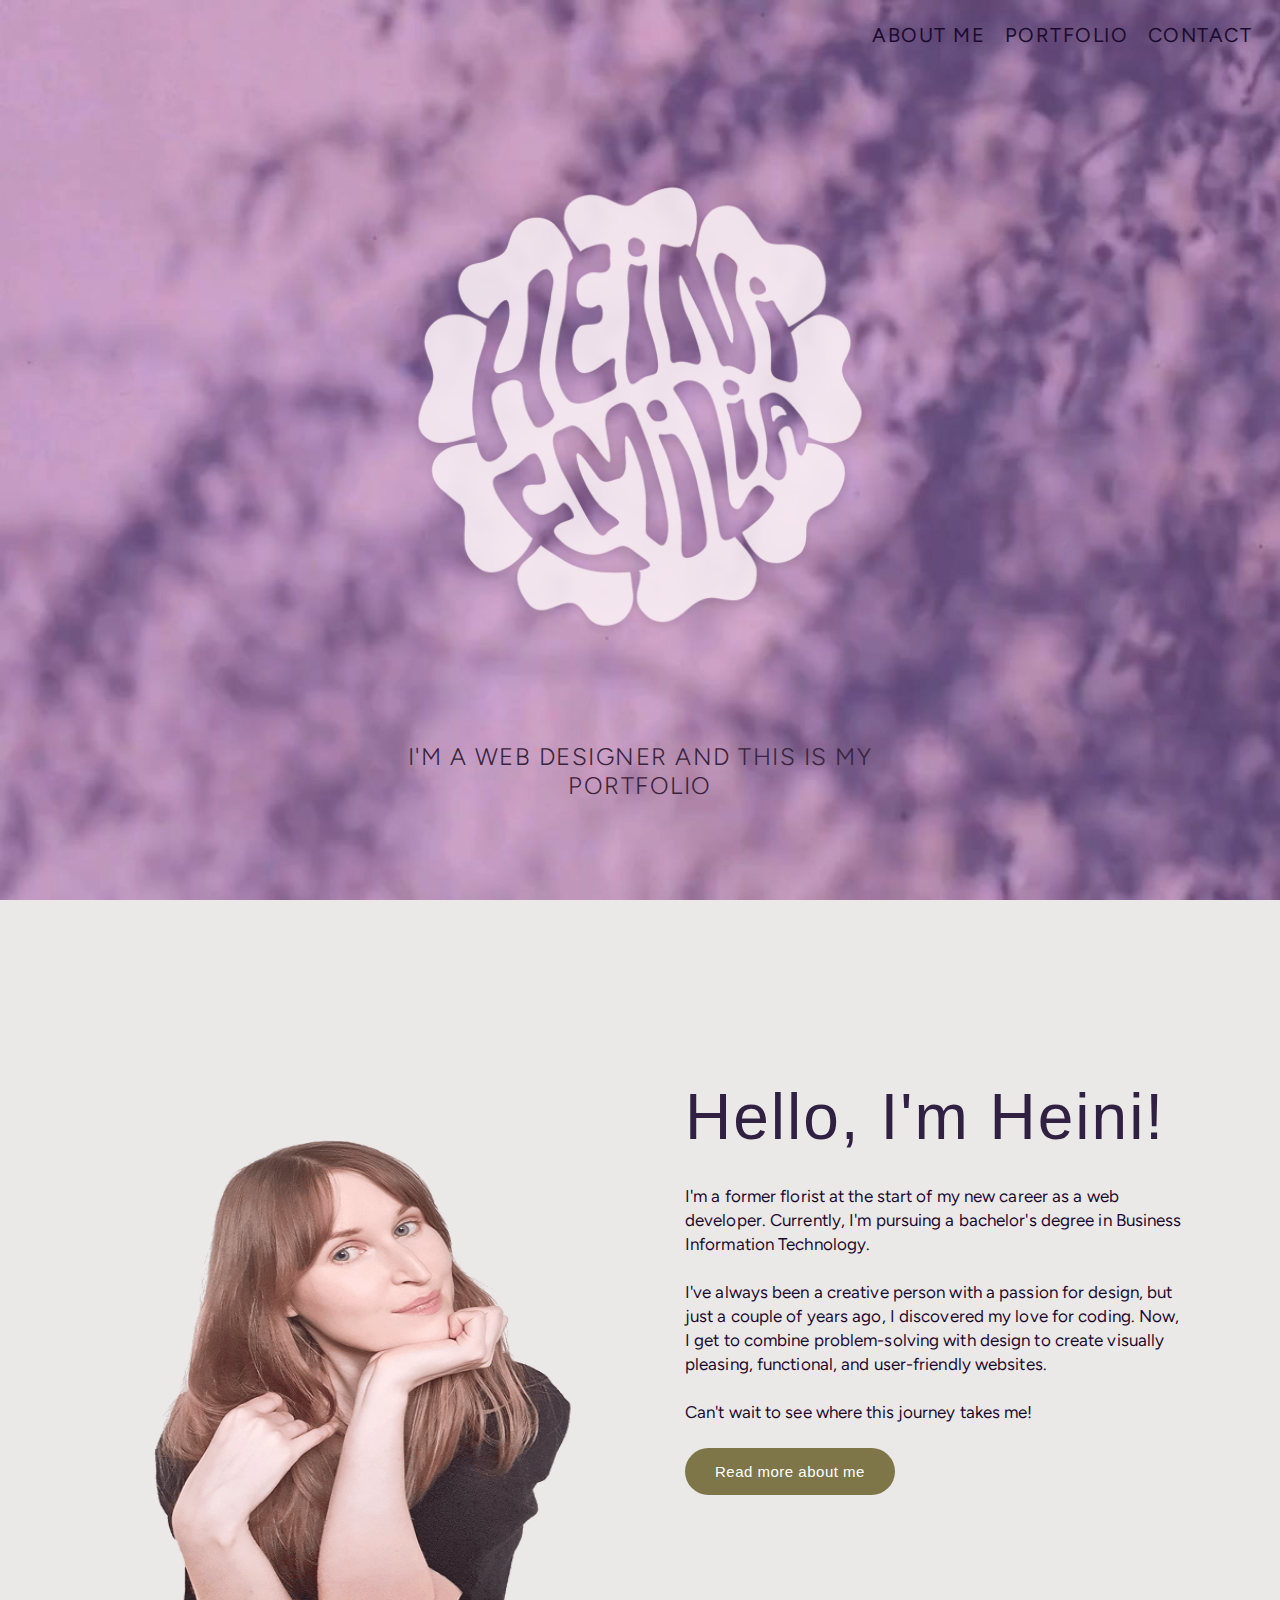
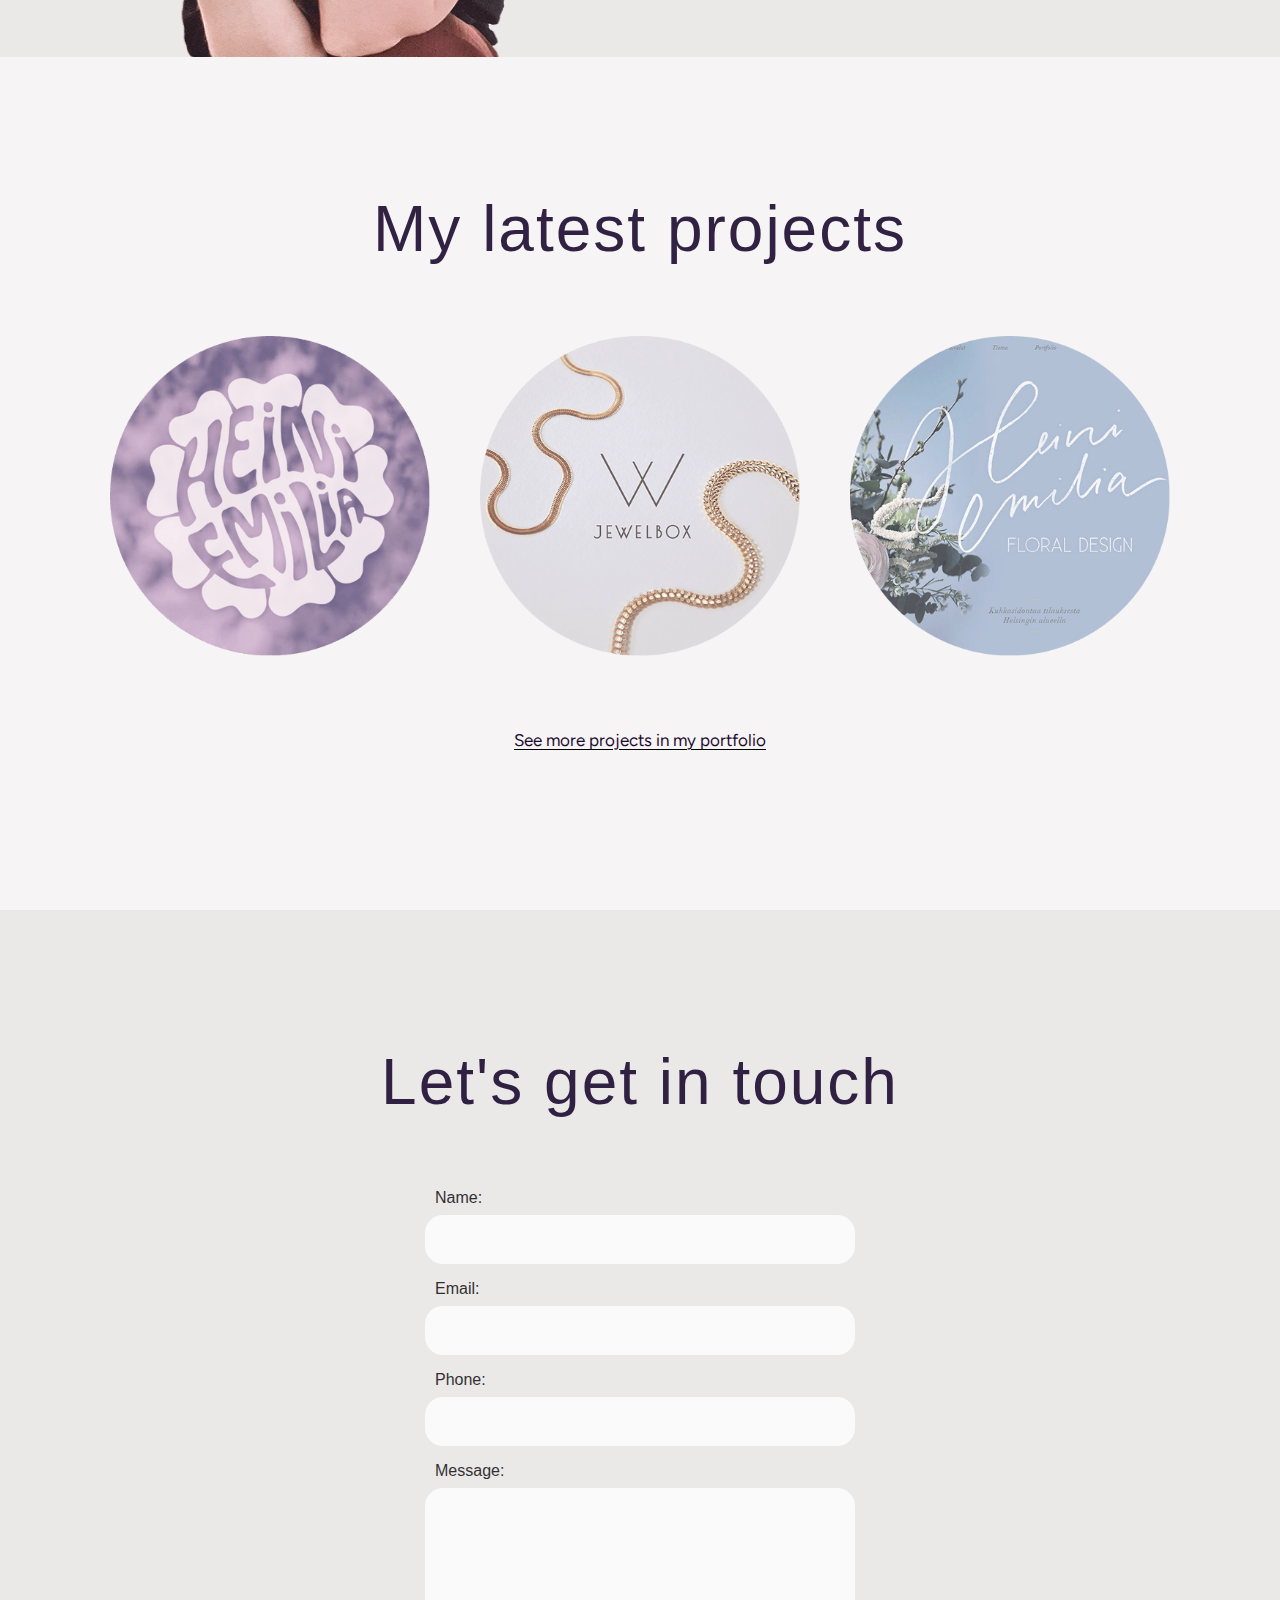
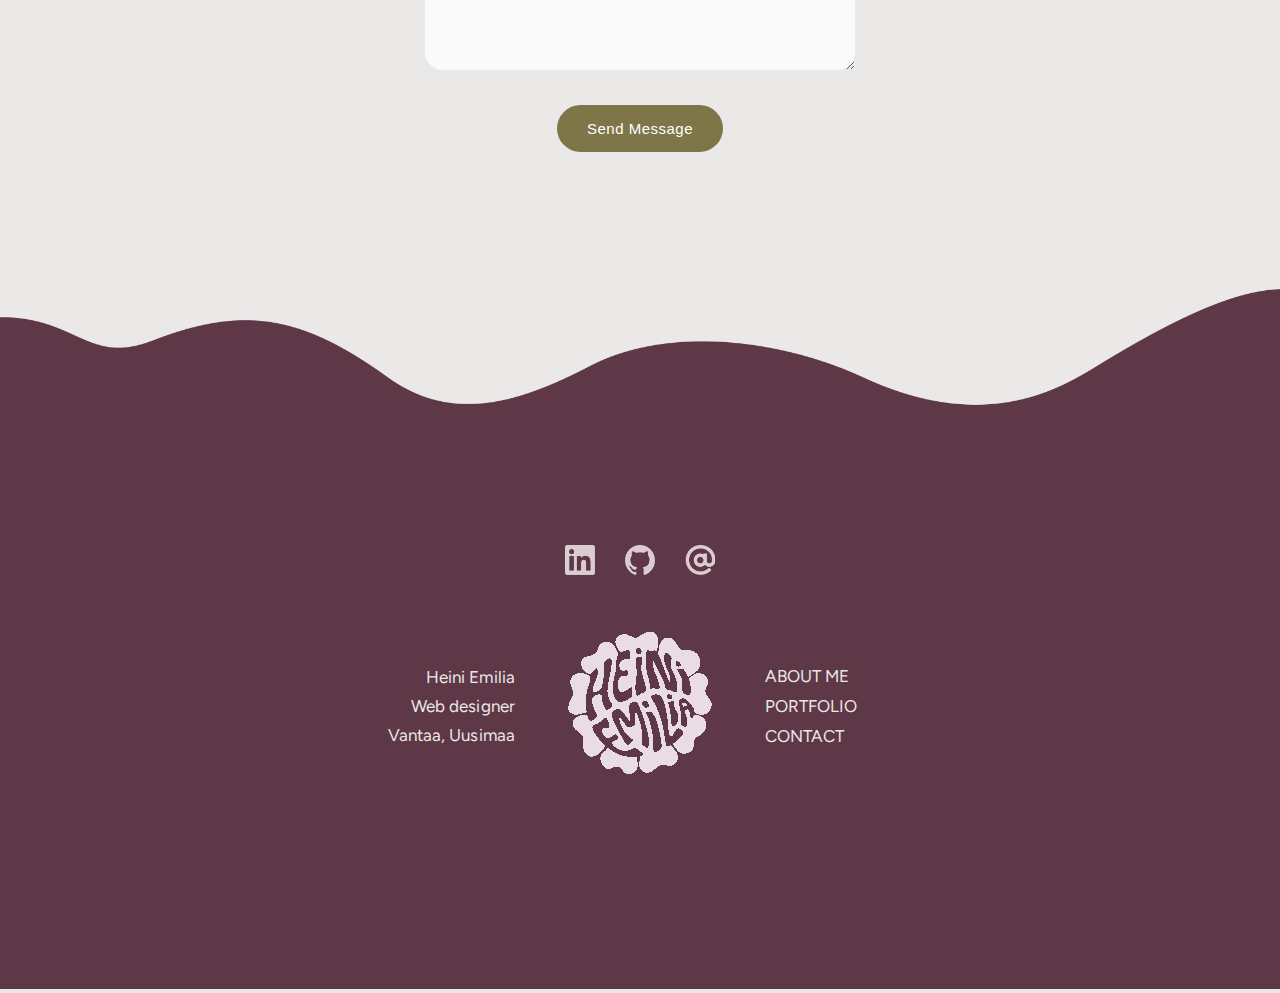
==== commit 3f105b8b: "-" ====
--- a/index.html
+++ b/index.html
@@ -3,12 +3,16 @@
 <head>
     <meta charset="utf-8">
     <meta name="viewport" content="width=device-width, initial-scale=1.0">
+    <meta name="description" content="Web Design Portfolio">
     <link rel="stylesheet" href="css/styles.css">
     <link rel="preconnect" href="https://fonts.googleapis.com">
     <link rel="preconnect" href="https://fonts.gstatic.com" crossorigin>
-    <link href="https://fonts.googleapis.com/css2?family=Figtree:ital,wght@0,300..900;1,300..900&display=swap" rel="stylesheet">
+    <link href="https://fonts.googleapis.com/css2?family=Figtree:ital,wght@0,300..900;1,300..900&display=swap" rel="stylesheet" async >
     <title>Heini Emilia - Portfolio</title>
-    <link rel="icon" type="image/x-icon" href="/graphics/favicon.png">
+     <!-- Light mode favicon -->
+     <link rel="icon" href="/graphics/favicon-dark.png" type="image/x-icon" media="(prefers-color-scheme: light)">
+     <!-- Dark mode favicon -->
+     <link rel="icon" href="/graphics/favicon-white.png" type="image/x-icon" media="(prefers-color-scheme: dark)">
 </head>
 <body>
  
@@ -66,7 +70,7 @@
 
     <section id="introduction">
         <div class="introduction-container">
-            <img id="introduction-img" src="graphics/introduction-img-no-background.png" alt="Kuva minusta">
+            <img id="introduction-img" src="graphics/introduction-img-no-background.png" width="640" height="750" alt="Kuva minusta">
             <div class="introduction-text">
                 <h2>Hello, I'm Heini!</h2>
                 <p>
@@ -92,7 +96,7 @@
     <div class="recent-projects-container">
 
       <div class="project">
-        <a ><img class="project-img" src="graphics/project-img-portfolio.png" alt="Portfolio website"></a>
+        <a href="portfoliosite.html"><img class="project-img" src="graphics/project-img-portfolio.png" alt="Portfolio website"></a>
         <div class="coming-text jewelbox">
           <a href="portfoliosite.html">
             <h3>Portfolio site</h3>
@@ -115,7 +119,7 @@
       </div>
 
       <div class="project">
-        <a><img class="project-img" src="graphics/project-img-florist.png" alt="Florist website"></a>
+        <a  href="florist.html"><img class="project-img" src="graphics/project-img-florist.png" alt="Florist website"></a>
         <div class="coming-text jewelbox">
           <a href="florist.html">
             <h3>Heini Emilia <br>Flowers</h3>
@@ -183,44 +187,6 @@
           </form>
       </div>
 
-<!---------- CONTACT FORM 
-      <div class="contact1">
-        <div class="container-contact1">
-    
-            <div class="wrap-input1 validate-input" data-validate = "Name is required">
-              <input class="input1" type="text" name="name" placeholder="Name">
-              <span class="shadow-input1"></span>
-            </div>
-    
-            <div class="wrap-input1 validate-input" data-validate = "Valid email is required!">
-              <input class="input1" type="text" name="email" placeholder="Email">
-              <span class="shadow-input1"></span>
-            </div>
-    
-            <div class="wrap-input1 validate-input" data-validate = "Subject is required">
-              <input class="input1" type="text" name="subject" placeholder="Subject">
-              <span class="shadow-input1"></span>
-            </div>
-    
-            <div class="wrap-input1 validate-input" data-validate = "Message is required">
-              <textarea class="input1" name="message" placeholder="Message"></textarea>
-              <span class="shadow-input1"></span>
-            </div>
-    
-            <div class="container-contact1-form-btn">
-              <button class="contact1-form-btn">
-                <span>
-                  Send Email
-                  <i class="fa fa-long-arrow-right" aria-hidden="true"></i>
-                </span>
-              </button>
-            </div>
-          </form>
-        </div>
-      </div>
-CONTACT FORM ---------->
- 
-
     </section>
   </main>
 
@@ -241,7 +207,7 @@
             <p>Vantaa, Uusimaa</p>
           </div>
           <div class="footer-logo">
-            <a href="index.html"><img id="footer-logo" src="graphics/heini-emilia-logo.png" alt="Heini Emilia"></a>
+            <a href="index.html"><img id="footer-logo" src="graphics/heini-emilia-logo-small.png" alt="Heini Emilia"></a>
           </div>
           <div class="footer-navigation">
             <a href="aboutme.html">about me</a>
--- a/css/styles.css
+++ b/css/styles.css
@@ -6,12 +6,12 @@
 
 @font-face {
     font-family: "Edensor";
-	  src: url('../fonts/edensor-free.eot'); /* IE9 Compat Modes */
-  	src: url('../fonts/edensor-free.eot') format('embedded-opentype'),
-    url('../fonts/edensor-free.woff2') format('woff2'), /* Super Modern Browsers */
-    url('../fonts/edensor-free.woff') format('woff'), /* Pretty Modern Browsers */
-    url('../fonts/edensor-free.ttf')  format('truetype'), /* Safari, Android, iOS */
-    url('../fonts/edensor-free.svg') format('svg'); /* Legacy iOS */
+	  src: url('../fonts/edensor-free.eot&display=swap'); /* IE9 Compat Modes */
+  	src: url('../fonts/edensor-free.eot&display=swap') format('embedded-opentype'),
+    url('../fonts/edensor-free.woff2&display=swap') format('woff2'), /* Super Modern Browsers */
+    url('../fonts/edensor-free.woff&display=swap') format('woff'), /* Pretty Modern Browsers */
+    url('../fonts/edensor-free.ttf&display=swap')  format('truetype'), /* Safari, Android, iOS */
+    url('../fonts/edensor-free.svg&display=swap') format('svg'); /* Legacy iOS */
 	}
 
 body {
@@ -890,10 +890,10 @@
   #hero-logo {
     width: 80vw; 
     max-width: 450px;
-    transform: translate(-50%, -50%) translateY(-50px) scale(1.03); 
+    transform: translate(-50%, -50%) translateY(-60px) scale(1.03); 
   }
   #hero-logo:hover {
-    transform: translate(-50%, -50%) translateY(-50px) scale(1.03);
+    transform: translate(-50%, -50%) translateY(-60px) scale(1.03);
   }
 
   #introduction-img {
@@ -988,10 +988,10 @@
   #hero-logo {
     width: 80vw;
     max-width: 450px;
-    transform: translate(-50%, -50%) translateY(-40px) scale(1.03);
+    transform: translate(-50%, -50%) translateY(-50px) scale(1.03);
   }
   #hero-logo:hover {
-    transform: translate(-50%, -50%) translateY(-40px) scale(1.03);
+    transform: translate(-50%, -50%) translateY(-50px) scale(1.03);
   }
 
  }
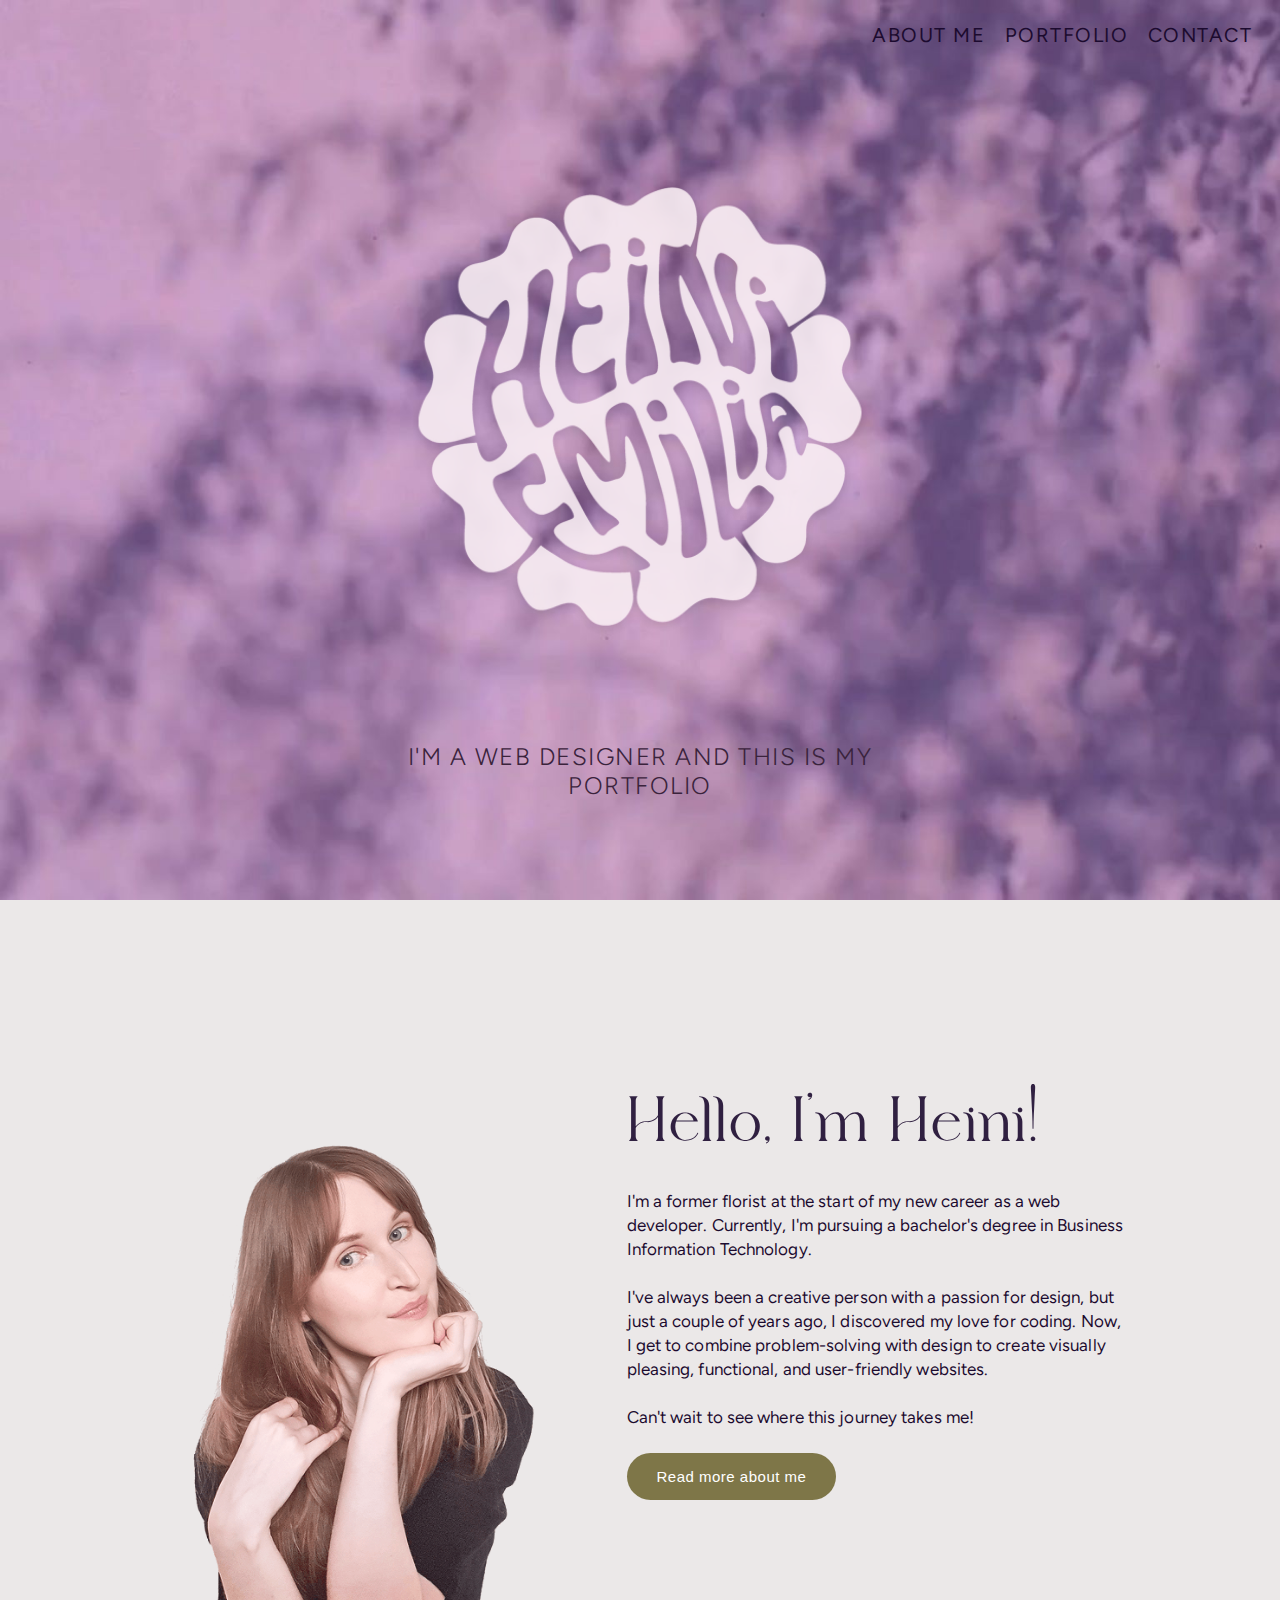
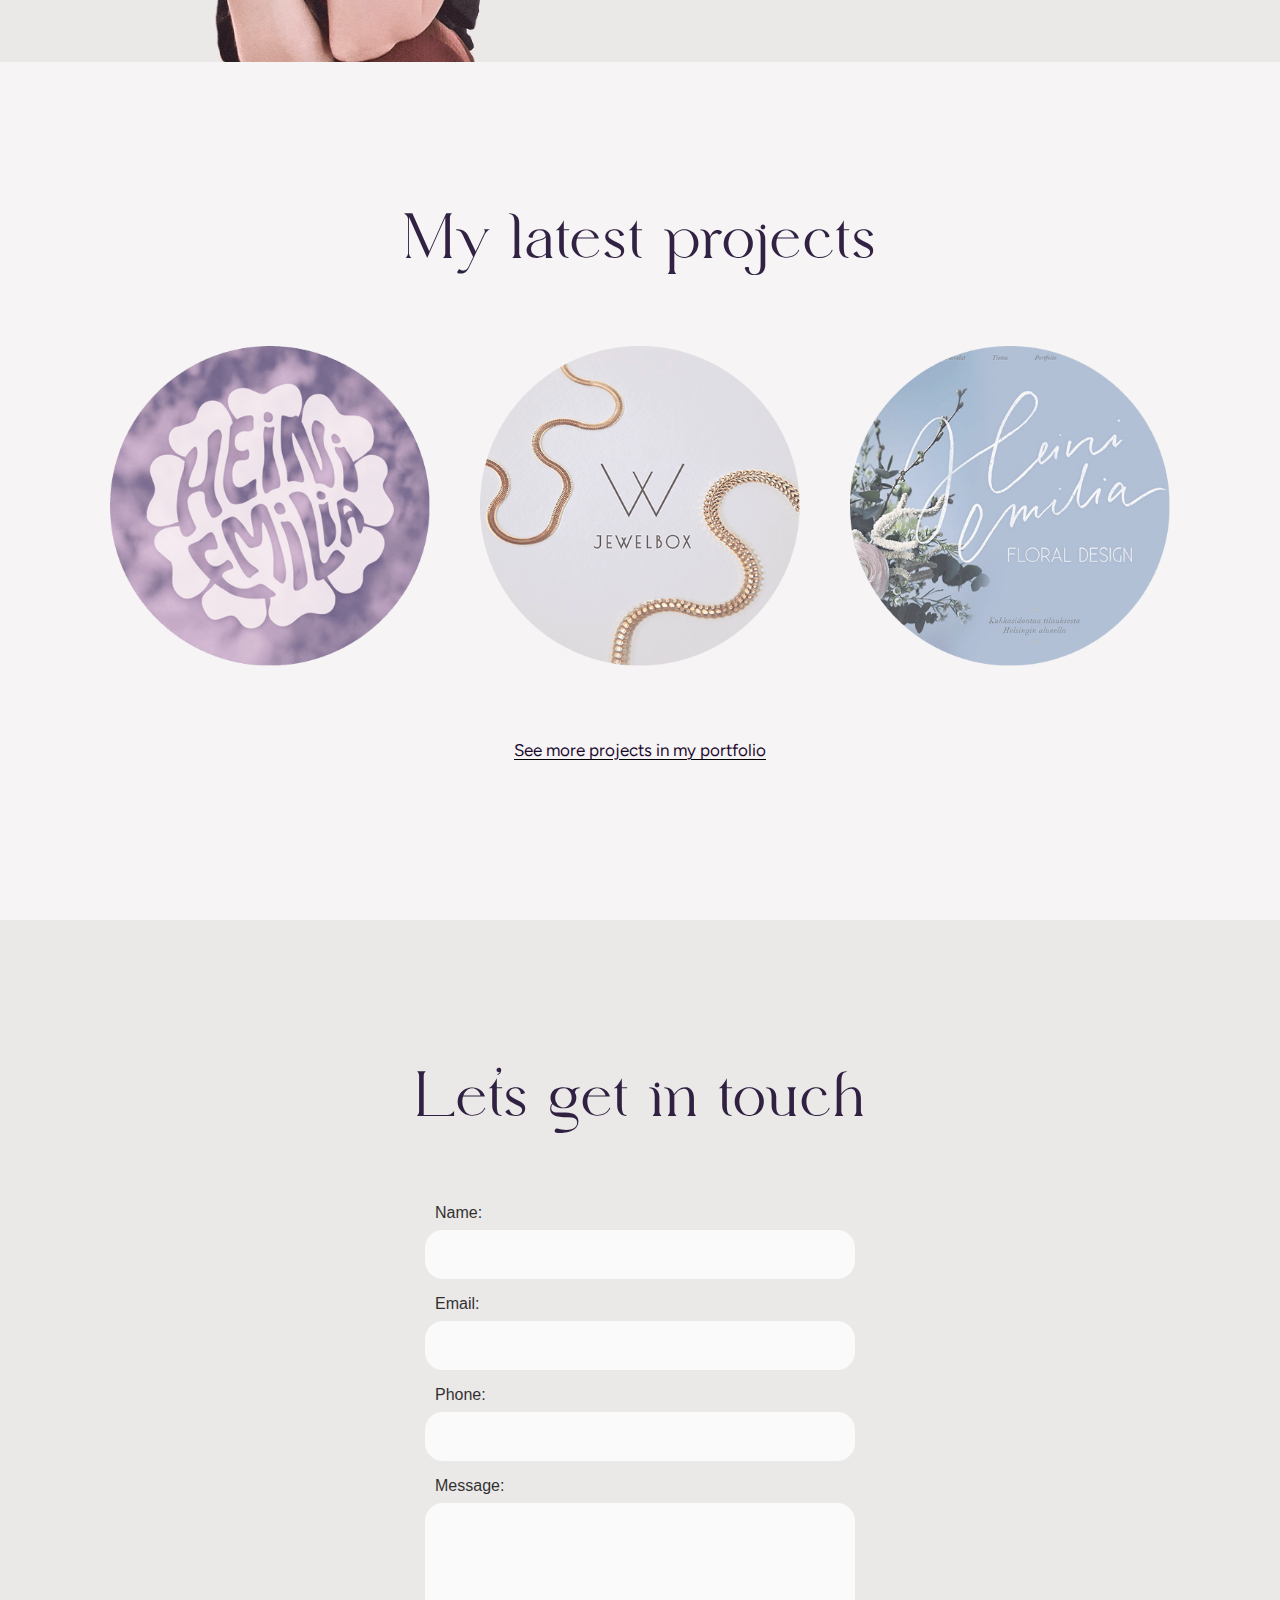
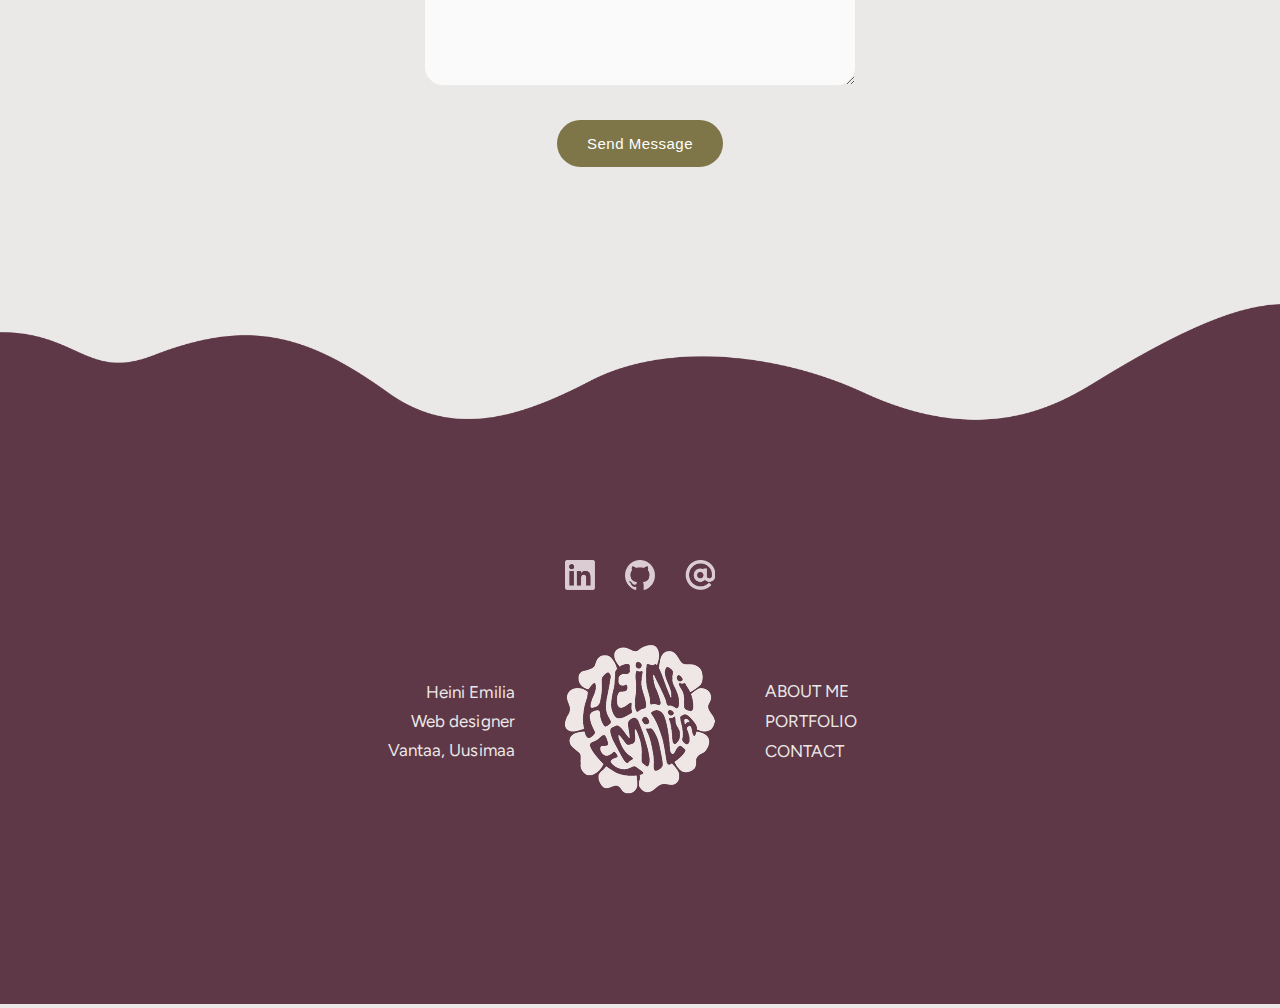
==== commit cb98f8bb: "google font optimization" ====
--- a/index.html
+++ b/index.html
@@ -5,9 +5,16 @@
     <meta name="viewport" content="width=device-width, initial-scale=1.0">
     <meta name="description" content="Web Design Portfolio">
     <link rel="stylesheet" href="css/styles.css">
-    <link rel="preconnect" href="https://fonts.googleapis.com">
+    <!-- Google font -->
     <link rel="preconnect" href="https://fonts.gstatic.com" crossorigin>
-    <link href="https://fonts.googleapis.com/css2?family=Figtree:ital,wght@0,300..900;1,300..900&display=swap" rel="stylesheet" async >
+    <link rel="preload" as="style" href="https://fonts.googleapis.com/css2?family=Figtree:ital,wght@0,300..900;1,300..900&display=swap">
+    <link rel="stylesheet" href="https://fonts.googleapis.com/css2?family=Figtree:ital,wght@0,300..900;1,300..900&display=swap" media="print" onload="this.media='all'">
+    <noscript>
+    <link rel="stylesheet" href="https://fonts.googleapis.com/css2?family=Figtree:ital,wght@0,300..900;1,300..900&display=swap">
+    </noscript>
+    <!-- Google font -->
+
+
     <title>Heini Emilia - Portfolio</title>
      <!-- Light mode favicon -->
      <link rel="icon" href="/graphics/favicon-dark.png" type="image/x-icon" media="(prefers-color-scheme: light)">
--- a/css/styles.css
+++ b/css/styles.css
@@ -6,12 +6,12 @@
 
 @font-face {
     font-family: "Edensor";
-	  src: url('../fonts/edensor-free.eot&display=swap'); /* IE9 Compat Modes */
-  	src: url('../fonts/edensor-free.eot&display=swap') format('embedded-opentype'),
-    url('../fonts/edensor-free.woff2&display=swap') format('woff2'), /* Super Modern Browsers */
-    url('../fonts/edensor-free.woff&display=swap') format('woff'), /* Pretty Modern Browsers */
-    url('../fonts/edensor-free.ttf&display=swap')  format('truetype'), /* Safari, Android, iOS */
-    url('../fonts/edensor-free.svg&display=swap') format('svg'); /* Legacy iOS */
+	  src: url('../fonts/edensor-free.eot'); /* IE9 Compat Modes */
+  	src: url('../fonts/edensor-free.eot') format('embedded-opentype'),
+    url('../fonts/edensor-free.woff2') format('woff2'), /* Super Modern Browsers */
+    url('../fonts/edensor-free.woff') format('woff'), /* Pretty Modern Browsers */
+    url('../fonts/edensor-free.ttf')  format('truetype'), /* Safari, Android, iOS */
+    url('../fonts/edensor-free.svg') format('svg'); /* Legacy iOS */
 	}
 
 body {
@@ -265,7 +265,7 @@
   }
 
 #current-page {
-  opacity: 50% !important;
+  opacity: 60% !important;
   }
 
 
@@ -362,7 +362,7 @@
 
 #introduction-img{
   opacity: 97%;
-  max-width: 650px;
+  max-width: 523px;
   max-height: 650px;
 }
 
@@ -899,6 +899,8 @@
   #introduction-img {
     max-width: 90vw !important;
     height: auto;
+    max-width: 403px;
+    max-height: 500px;
   }
 
   /* portfolio projects vertically scale 85 */
@@ -1120,7 +1122,7 @@
   }
 
   #introduction-img {
-    max-width: 500px;
+    max-width: 403px;
     max-height: 500px;
   }
 
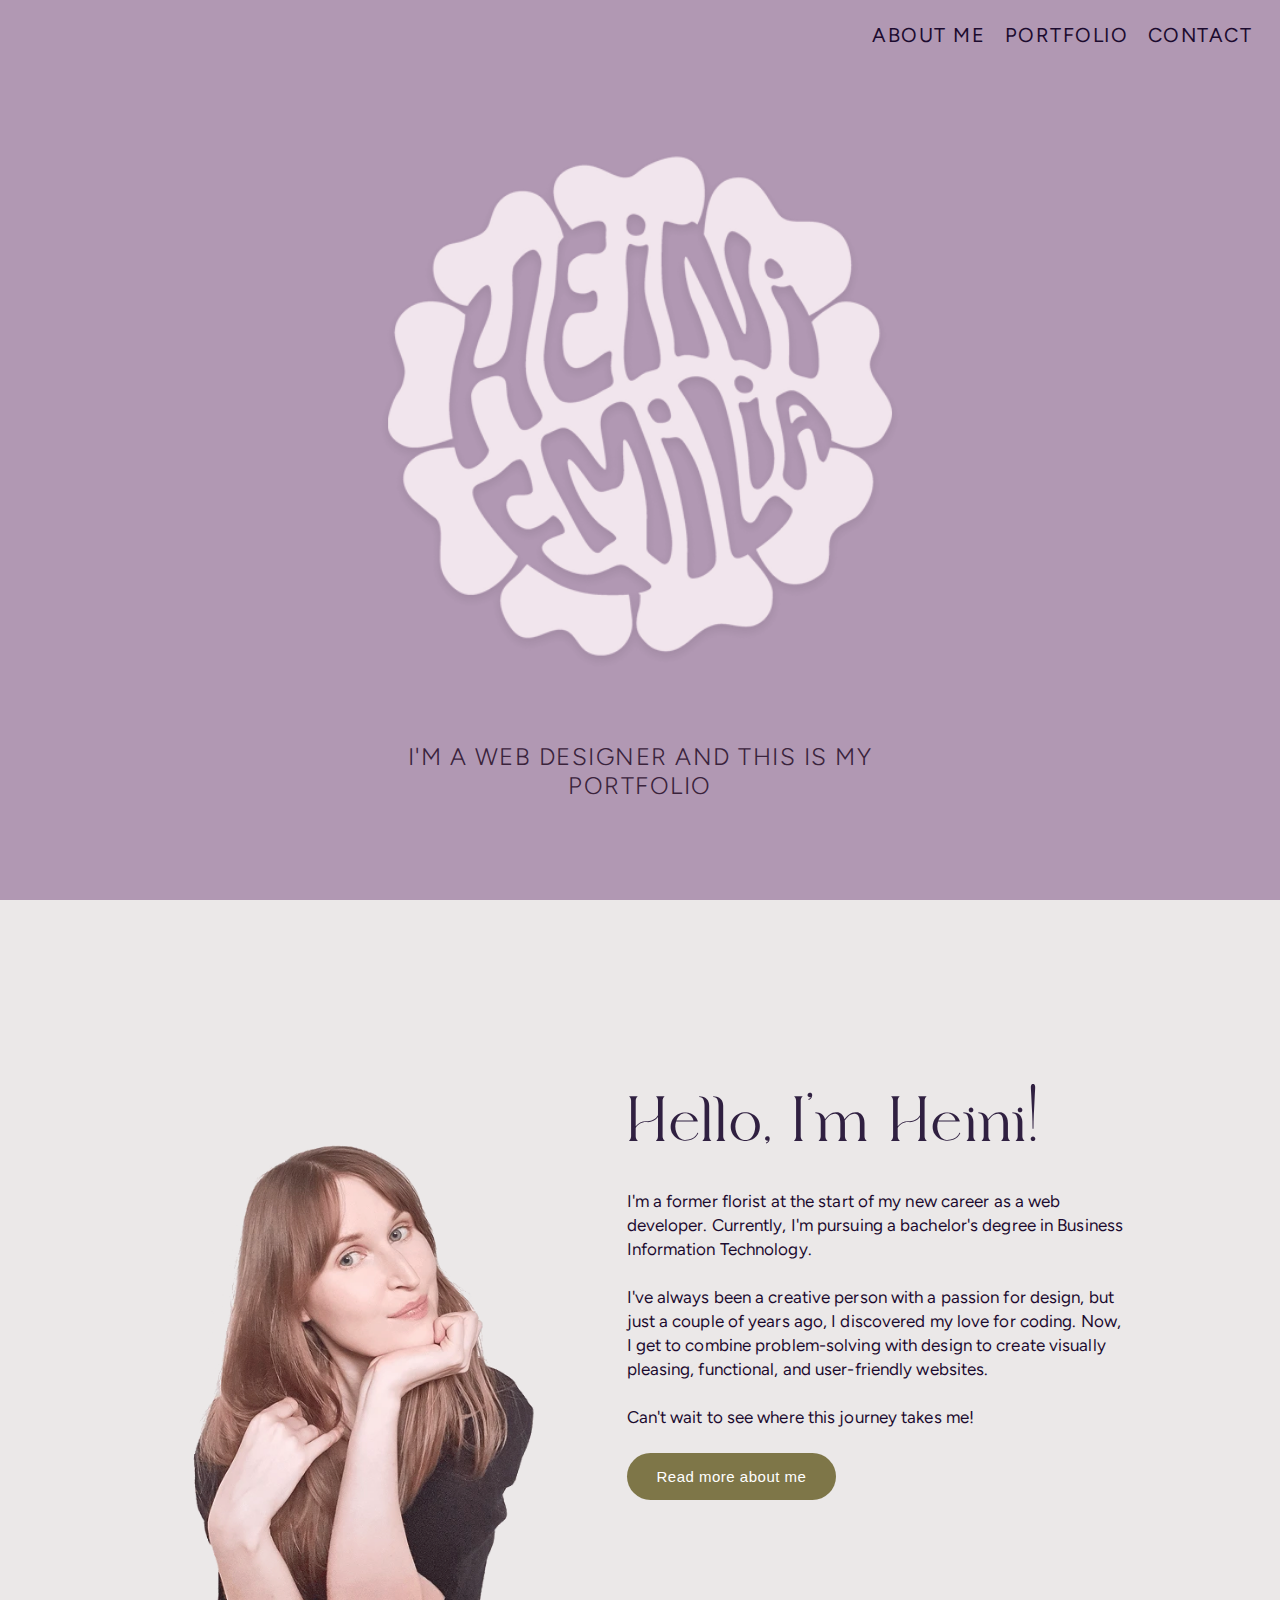
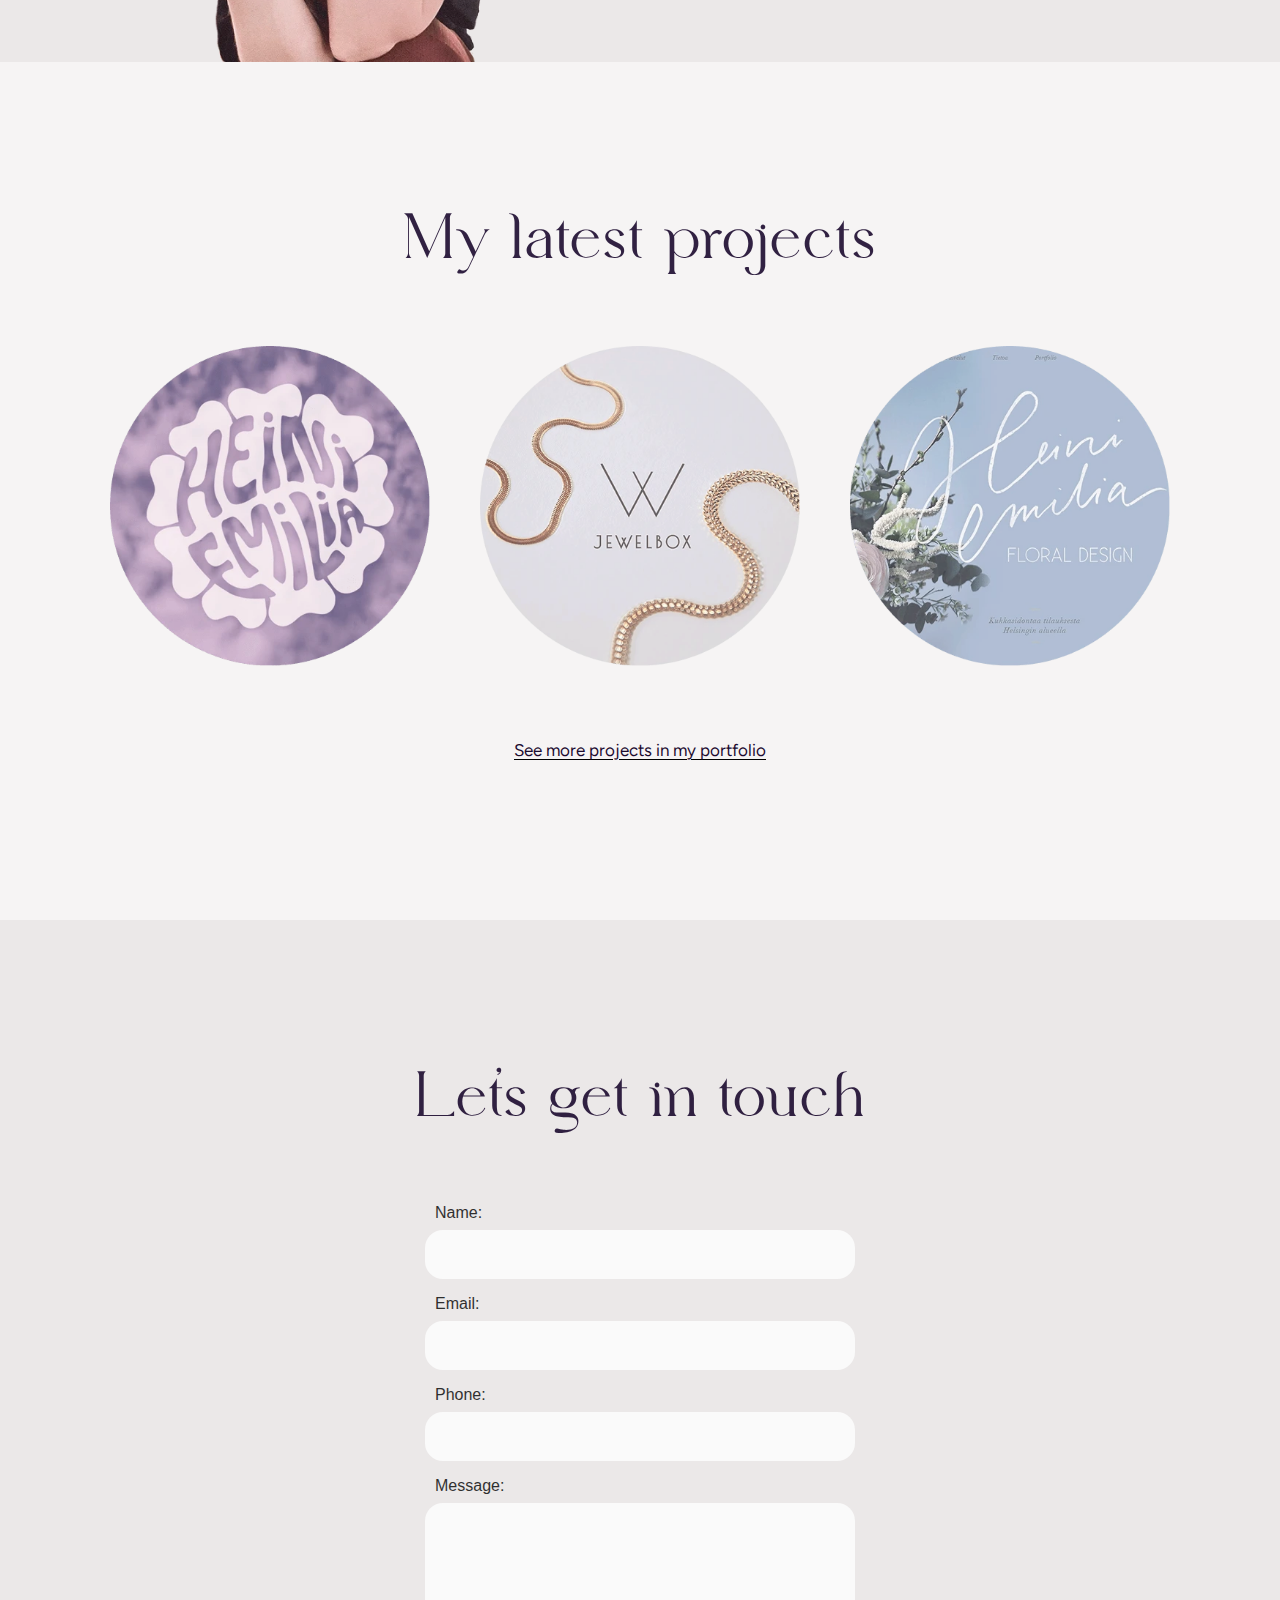
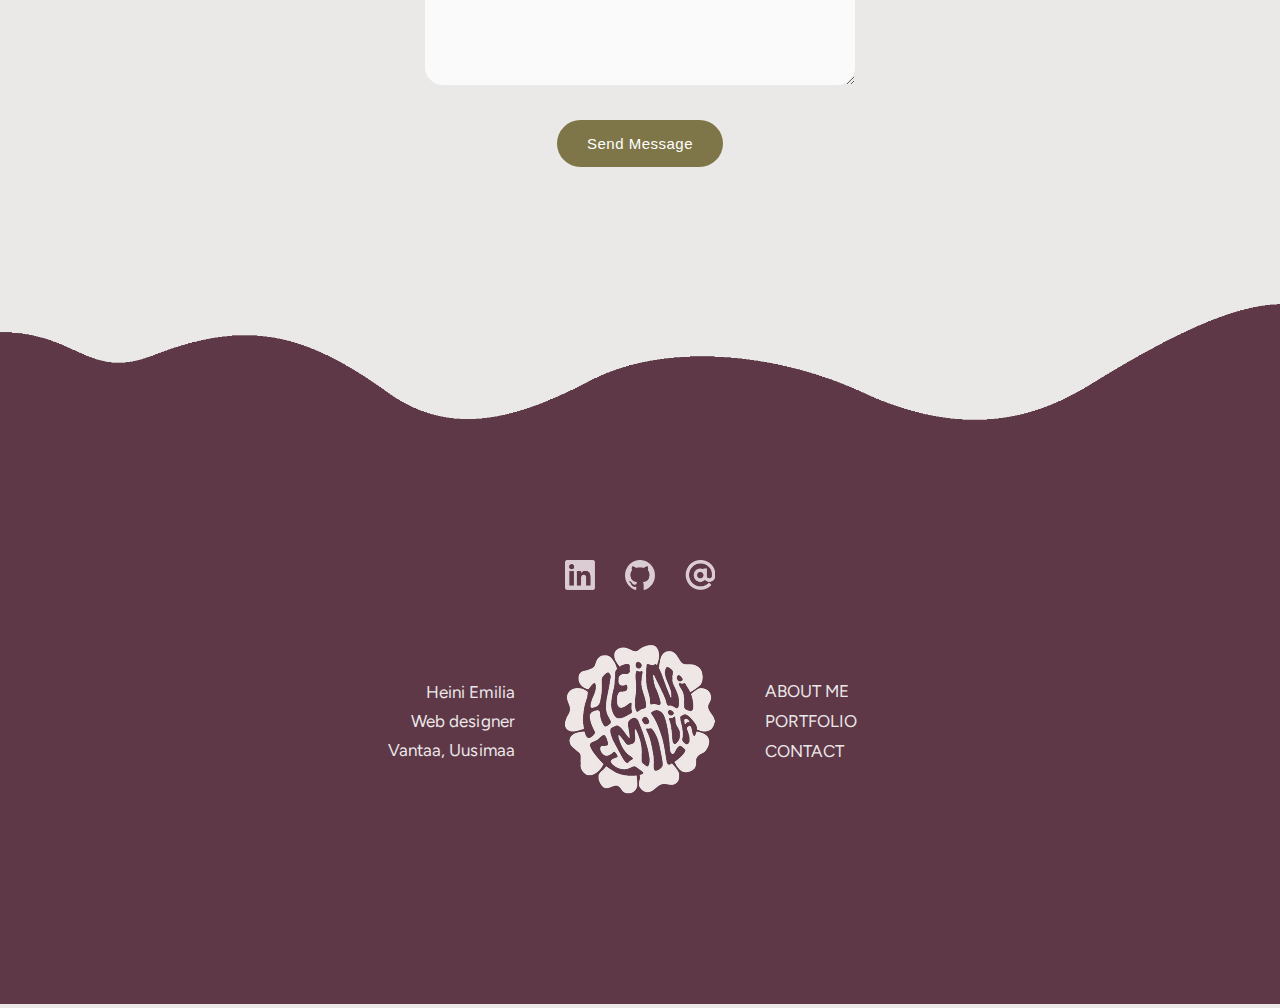
==== commit 82b6092b: "changed image format to webp" ====
--- a/index.html
+++ b/index.html
@@ -17,9 +17,9 @@
 
     <title>Heini Emilia - Portfolio</title>
      <!-- Light mode favicon -->
-     <link rel="icon" href="/graphics/favicon-dark.png" type="image/x-icon" media="(prefers-color-scheme: light)">
+     <link rel="icon" href="/graphics/favicon-dark.webp" type="image/x-icon" media="(prefers-color-scheme: light)">
      <!-- Dark mode favicon -->
-     <link rel="icon" href="/graphics/favicon-white.png" type="image/x-icon" media="(prefers-color-scheme: dark)">
+     <link rel="icon" href="/graphics/favicon-white.webp" type="image/x-icon" media="(prefers-color-scheme: dark)">
 </head>
 <body>
  
@@ -77,7 +77,7 @@
 
     <section id="introduction">
         <div class="introduction-container">
-            <img id="introduction-img" src="graphics/introduction-img-no-background.png" width="640" height="750" alt="Kuva minusta">
+            <img id="introduction-img" src="graphics/introduction-img-no-background.webp" width="640" height="750" alt="Kuva minusta">
             <div class="introduction-text">
                 <h2>Hello, I'm Heini!</h2>
                 <p>
@@ -103,7 +103,7 @@
     <div class="recent-projects-container">
 
       <div class="project">
-        <a href="portfoliosite.html"><img class="project-img" src="graphics/project-img-portfolio.png" alt="Portfolio website"></a>
+        <a href="portfoliosite.html"><img class="project-img" src="graphics/project-img-portfolio.webp" alt="Portfolio website"></a>
         <div class="coming-text jewelbox">
           <a href="portfoliosite.html">
             <h3>Portfolio site</h3>
@@ -114,7 +114,7 @@
       </div>
 
       <div class="project">
-        <a href="jewelbox.html"><img class="project-img" src="graphics/project-img-jewelbox.png" alt="Jewelbox webshop"></a>
+        <a href="jewelbox.html"><img class="project-img" src="graphics/project-img-jewelbox.webp" alt="Jewelbox webshop"></a>
         <div class="coming-text jewelbox">
           <a href="jewelbox.html">
             <h3>Jewelbox</h3>
@@ -126,7 +126,7 @@
       </div>
 
       <div class="project">
-        <a  href="florist.html"><img class="project-img" src="graphics/project-img-florist.png" alt="Florist website"></a>
+        <a  href="florist.html"><img class="project-img" src="graphics/project-img-florist.webp" alt="Florist website"></a>
         <div class="coming-text jewelbox">
           <a href="florist.html">
             <h3>Heini Emilia <br>Flowers</h3>
@@ -199,7 +199,7 @@
 
   <footer>
     <div class="footer-container">
-      <img class="footer-background" src="graphics/footer-background.png" height="4536" width="2370" alt="Background image">
+      <img class="footer-background" src="graphics/footer-background.webp" width="2560" height="1338" alt="Background image">
      
       <div class="footer-items">
         <div class="some-icons">
@@ -214,7 +214,7 @@
             <p>Vantaa, Uusimaa</p>
           </div>
           <div class="footer-logo">
-            <a href="index.html"><img id="footer-logo" src="graphics/heini-emilia-logo-small.png" alt="Heini Emilia"></a>
+            <a href="index.html"><img id="footer-logo" src="graphics/heini-emilia-logo-small.webp" alt="Heini Emilia"></a>
           </div>
           <div class="footer-navigation">
             <a href="aboutme.html">about me</a>
--- a/css/styles.css
+++ b/css/styles.css
@@ -12,6 +12,7 @@
     url('../fonts/edensor-free.woff') format('woff'), /* Pretty Modern Browsers */
     url('../fonts/edensor-free.ttf')  format('truetype'), /* Safari, Android, iOS */
     url('../fonts/edensor-free.svg') format('svg'); /* Legacy iOS */
+    font-display: swap;
 	}
 
 body {
@@ -1098,6 +1099,7 @@
   #hero-logo {
     width: 60vw; 
     min-width: 450px;
+    max-width: 600px;
     transform: translate(-50%, -50%) translateY(-40px) scale(1.03);
   }
 
